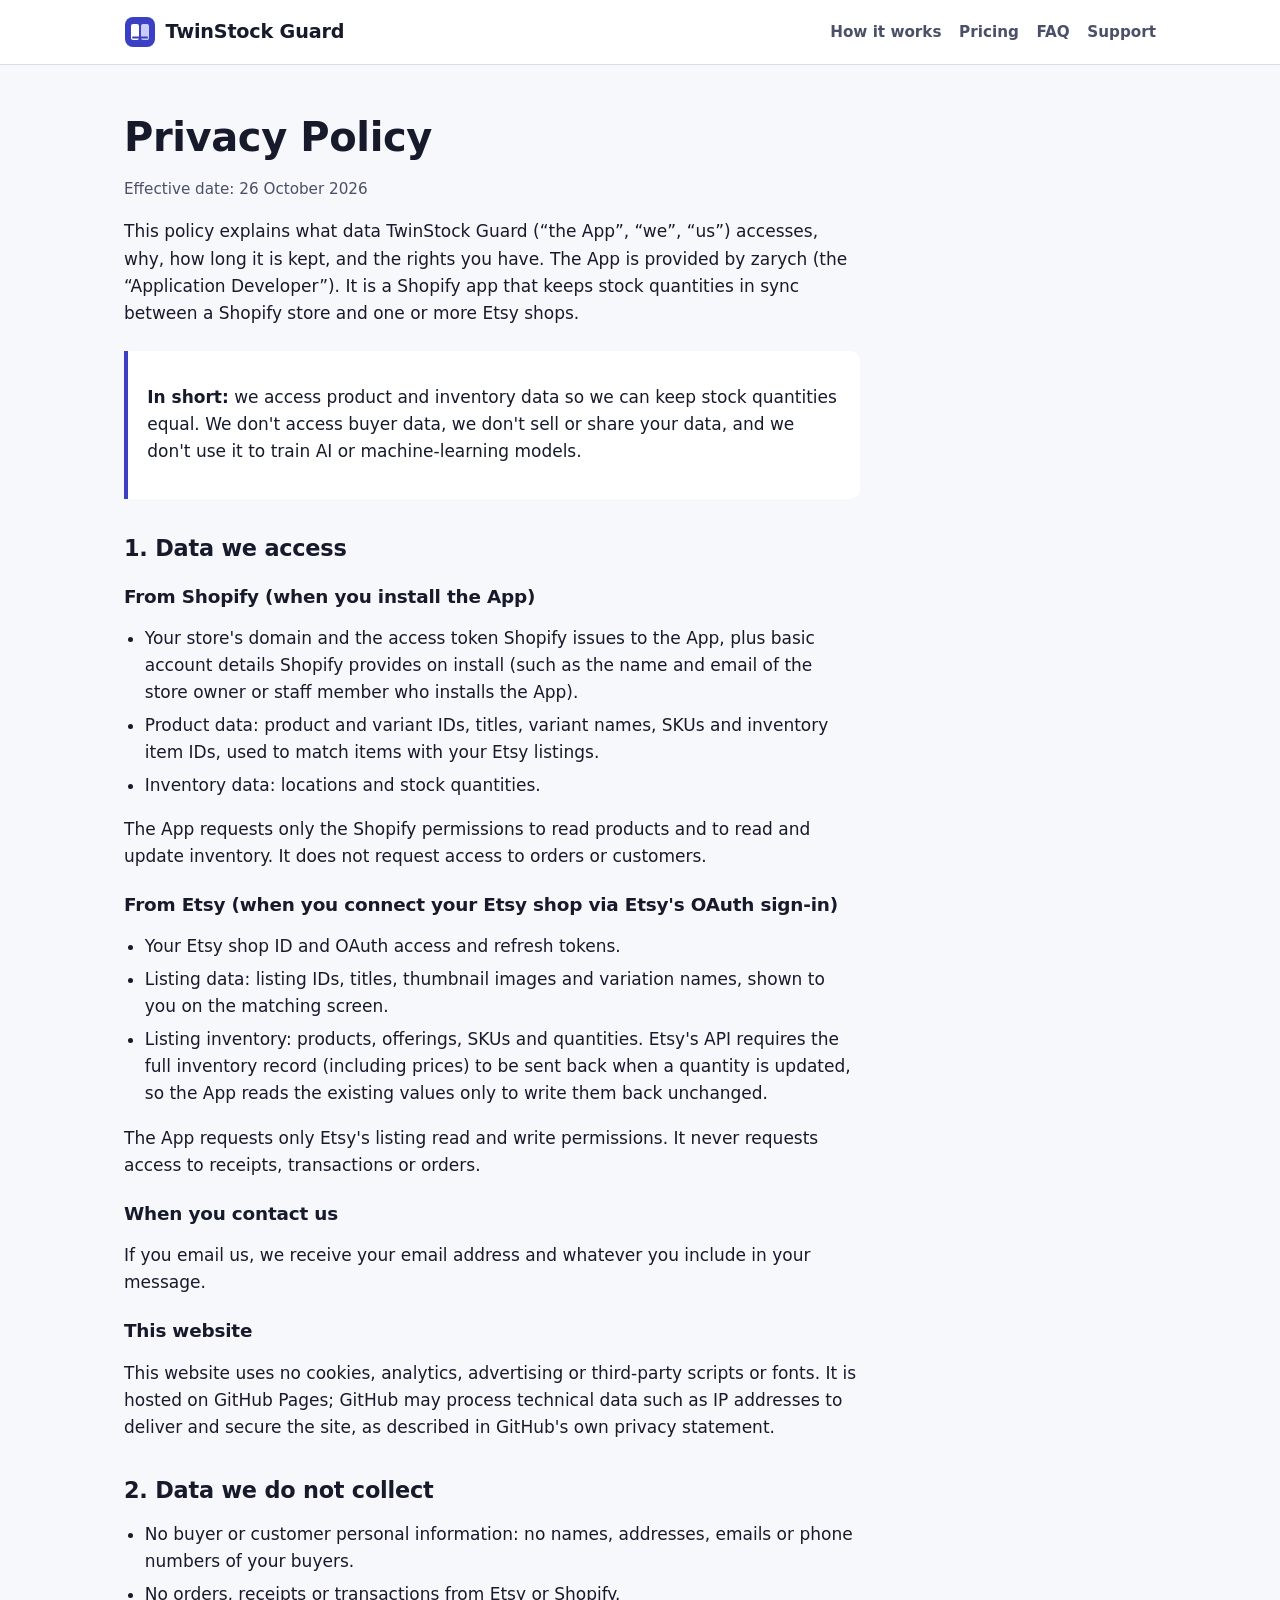
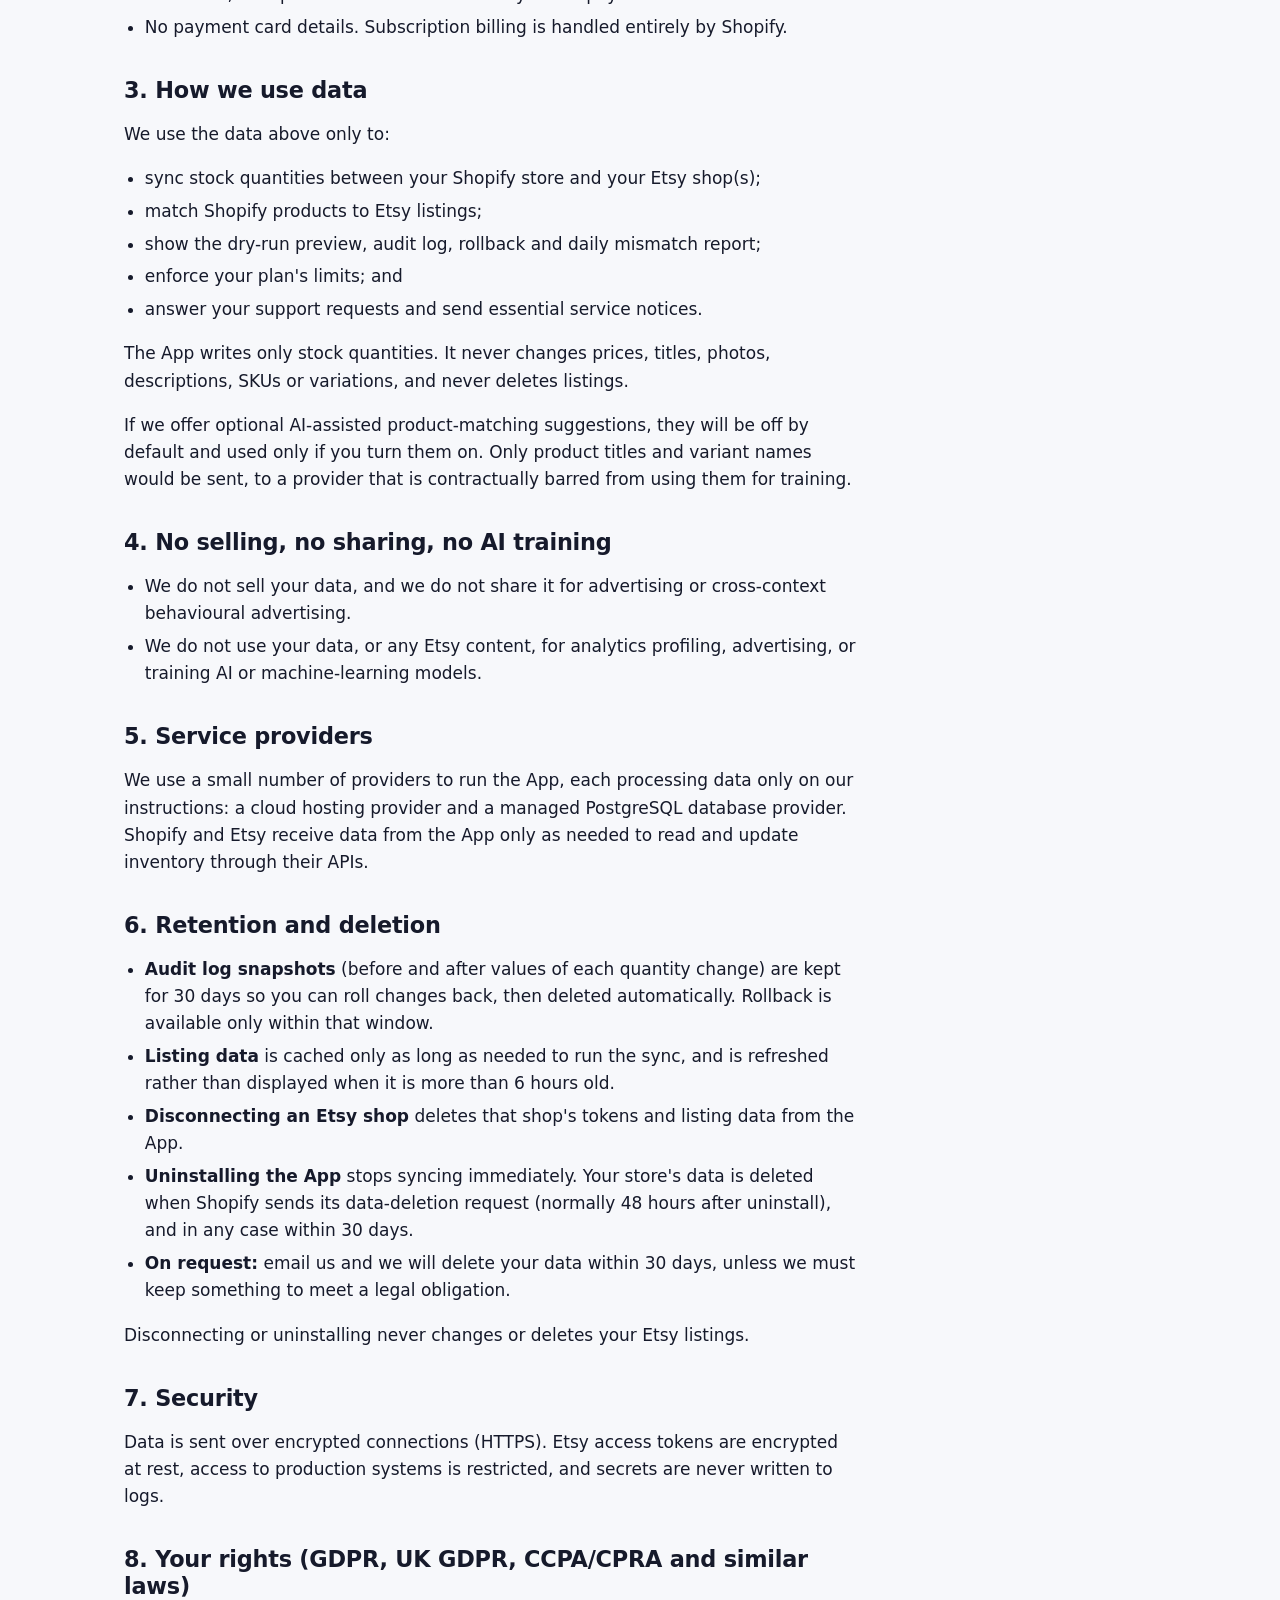
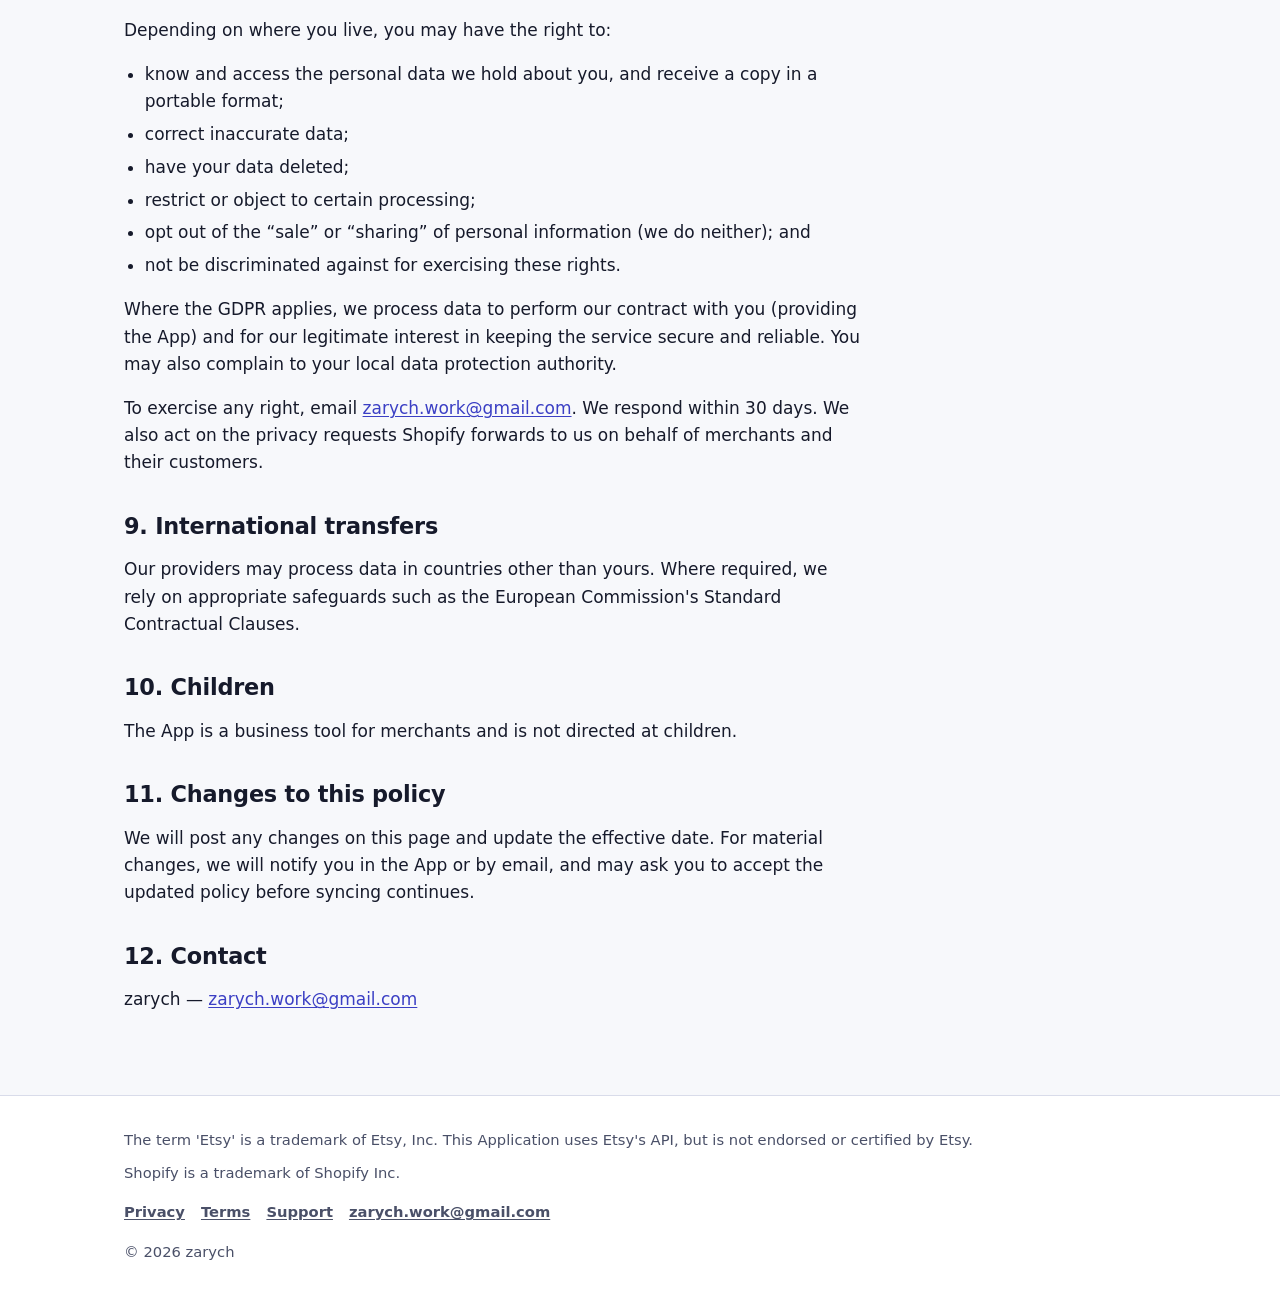
==== privacy/index.html @ 45de6aed "Add TwinStock Guard marketing and legal site Static HTML/CSS site for GitHub Pages: landing, privacy" ====
<!doctype html>
<!--
  DRAFT — NEEDS OWNER REVIEW.
  This privacy policy was drafted by an AI assistant from the product decisions in the app repository.
  It is not legal advice. The owner must review it (ideally with a lawyer) and confirm every statement
  matches the shipped app before launch.
-->
<html lang="en">
<head>
  <meta charset="utf-8">
  <meta name="viewport" content="width=device-width, initial-scale=1">
  <meta http-equiv="Content-Security-Policy" content="default-src 'none'; style-src 'self'; img-src 'self'; base-uri 'none'; form-action 'none'">
  <meta name="referrer" content="strict-origin-when-cross-origin">
  <title>Privacy Policy — TwinStock Guard</title>
  <meta name="description" content="How TwinStock Guard handles data: Shopify and Etsy inventory data used only to sync stock quantities. No buyer data, no selling or sharing, no AI training.">
  <link rel="canonical" href="https://zarych.github.io/twinstock-guard-site/privacy/">
  <meta name="theme-color" content="#3b3fc4">
  <link rel="icon" href="../favicon.svg" type="image/svg+xml">
  <link rel="apple-touch-icon" href="../assets/apple-touch-icon.png">
  <meta property="og:type" content="website">
  <meta property="og:site_name" content="TwinStock Guard">
  <meta property="og:title" content="Privacy Policy — TwinStock Guard">
  <meta property="og:description" content="Inventory data used only to sync stock quantities. No buyer data, no selling or sharing, no AI training.">
  <meta property="og:url" content="https://zarych.github.io/twinstock-guard-site/privacy/">
  <meta property="og:image" content="https://zarych.github.io/twinstock-guard-site/assets/og-image.png">
  <meta property="og:image:alt" content="TwinStock Guard logo and the tagline: inventory-only stock sync that never edits your listings.">
  <meta name="twitter:card" content="summary_large_image">
  <link rel="stylesheet" href="../assets/style.css">
</head>
<body>
  <a class="skip-link" href="#main">Skip to content</a>

  <header class="site-header">
    <div class="container">
      <a class="brand" href="../" aria-label="TwinStock Guard home">
        <svg viewBox="0 0 32 32" aria-hidden="true" focusable="false"><rect x="1" y="1" width="30" height="30" rx="8" fill="#3b3fc4"/><rect x="7" y="8" width="8" height="16" rx="2" fill="#ffffff"/><rect x="17" y="8" width="8" height="16" rx="2" fill="#c9cbff"/><path d="M9 21.5h14" stroke="#3b3fc4" stroke-width="2" stroke-linecap="round"/></svg>
        TwinStock Guard
      </a>
      <nav class="site-nav" aria-label="Main">
        <ul>
          <li><a href="../#how-it-works">How it works</a></li>
          <li><a href="../#pricing">Pricing</a></li>
          <li><a href="../#faq">FAQ</a></li>
          <li><a href="../support/">Support</a></li>
        </ul>
      </nav>
    </div>
  </header>

  <main id="main" class="container">
    <article class="prose">
      <h1>Privacy Policy</h1>
      <p class="meta">Effective date: 26 October 2026</p>

      <p>This policy explains what data TwinStock Guard (“the App”, “we”, “us”) accesses, why, how long it is kept, and the rights you have. The App is provided by zarych (the “Application Developer”). It is a Shopify app that keeps stock quantities in sync between a Shopify store and one or more Etsy shops.</p>

      <div class="callout">
        <p><strong>In short:</strong> we access product and inventory data so we can keep stock quantities equal. We don't access buyer data, we don't sell or share your data, and we don't use it to train AI or machine-learning models.</p>
      </div>

      <h2>1. Data we access</h2>
      <h3>From Shopify (when you install the App)</h3>
      <ul>
        <li>Your store's domain and the access token Shopify issues to the App, plus basic account details Shopify provides on install (such as the name and email of the store owner or staff member who installs the App).</li>
        <li>Product data: product and variant IDs, titles, variant names, SKUs and inventory item IDs, used to match items with your Etsy listings.</li>
        <li>Inventory data: locations and stock quantities.</li>
      </ul>
      <p>The App requests only the Shopify permissions to read products and to read and update inventory. It does not request access to orders or customers.</p>

      <h3>From Etsy (when you connect your Etsy shop via Etsy's OAuth sign-in)</h3>
      <ul>
        <li>Your Etsy shop ID and OAuth access and refresh tokens.</li>
        <li>Listing data: listing IDs, titles, thumbnail images and variation names, shown to you on the matching screen.</li>
        <li>Listing inventory: products, offerings, SKUs and quantities. Etsy's API requires the full inventory record (including prices) to be sent back when a quantity is updated, so the App reads the existing values only to write them back unchanged.</li>
      </ul>
      <p>The App requests only Etsy's listing read and write permissions. It never requests access to receipts, transactions or orders.</p>

      <h3>When you contact us</h3>
      <p>If you email us, we receive your email address and whatever you include in your message.</p>

      <h3>This website</h3>
      <p>This website uses no cookies, analytics, advertising or third-party scripts or fonts. It is hosted on GitHub Pages; GitHub may process technical data such as IP addresses to deliver and secure the site, as described in GitHub's own privacy statement.</p>

      <h2>2. Data we do not collect</h2>
      <ul>
        <li>No buyer or customer personal information: no names, addresses, emails or phone numbers of your buyers.</li>
        <li>No orders, receipts or transactions from Etsy or Shopify.</li>
        <li>No payment card details. Subscription billing is handled entirely by Shopify.</li>
      </ul>

      <h2>3. How we use data</h2>
      <p>We use the data above only to:</p>
      <ul>
        <li>sync stock quantities between your Shopify store and your Etsy shop(s);</li>
        <li>match Shopify products to Etsy listings;</li>
        <li>show the dry-run preview, audit log, rollback and daily mismatch report;</li>
        <li>enforce your plan's limits; and</li>
        <li>answer your support requests and send essential service notices.</li>
      </ul>
      <p>The App writes only stock quantities. It never changes prices, titles, photos, descriptions, SKUs or variations, and never deletes listings.</p>
      <p>If we offer optional AI-assisted product-matching suggestions, they will be off by default and used only if you turn them on. Only product titles and variant names would be sent, to a provider that is contractually barred from using them for training.</p>

      <h2>4. No selling, no sharing, no AI training</h2>
      <ul>
        <li>We do not sell your data, and we do not share it for advertising or cross-context behavioural advertising.</li>
        <li>We do not use your data, or any Etsy content, for analytics profiling, advertising, or training AI or machine-learning models.</li>
      </ul>

      <h2>5. Service providers</h2>
      <p>We use a small number of providers to run the App, each processing data only on our instructions: a cloud hosting provider and a managed PostgreSQL database provider. Shopify and Etsy receive data from the App only as needed to read and update inventory through their APIs.</p>

      <h2>6. Retention and deletion</h2>
      <ul>
        <li><strong>Audit log snapshots</strong> (before and after values of each quantity change) are kept for 30 days so you can roll changes back, then deleted automatically. Rollback is available only within that window.</li>
        <li><strong>Listing data</strong> is cached only as long as needed to run the sync, and is refreshed rather than displayed when it is more than 6 hours old.</li>
        <li><strong>Disconnecting an Etsy shop</strong> deletes that shop's tokens and listing data from the App.</li>
        <li><strong>Uninstalling the App</strong> stops syncing immediately. Your store's data is deleted when Shopify sends its data-deletion request (normally 48 hours after uninstall), and in any case within 30 days.</li>
        <li><strong>On request:</strong> email us and we will delete your data within 30 days, unless we must keep something to meet a legal obligation.</li>
      </ul>
      <p>Disconnecting or uninstalling never changes or deletes your Etsy listings.</p>

      <h2>7. Security</h2>
      <p>Data is sent over encrypted connections (HTTPS). Etsy access tokens are encrypted at rest, access to production systems is restricted, and secrets are never written to logs.</p>

      <h2>8. Your rights (GDPR, UK GDPR, CCPA/CPRA and similar laws)</h2>
      <p>Depending on where you live, you may have the right to:</p>
      <ul>
        <li>know and access the personal data we hold about you, and receive a copy in a portable format;</li>
        <li>correct inaccurate data;</li>
        <li>have your data deleted;</li>
        <li>restrict or object to certain processing;</li>
        <li>opt out of the “sale” or “sharing” of personal information (we do neither); and</li>
        <li>not be discriminated against for exercising these rights.</li>
      </ul>
      <p>Where the GDPR applies, we process data to perform our contract with you (providing the App) and for our legitimate interest in keeping the service secure and reliable. You may also complain to your local data protection authority.</p>
      <p>To exercise any right, email <a class="email" href="mailto:zarych.work@gmail.com">zarych.work@gmail.com</a>. We respond within 30 days. We also act on the privacy requests Shopify forwards to us on behalf of merchants and their customers.</p>

      <h2>9. International transfers</h2>
      <p>Our providers may process data in countries other than yours. Where required, we rely on appropriate safeguards such as the European Commission's Standard Contractual Clauses.</p>

      <h2>10. Children</h2>
      <p>The App is a business tool for merchants and is not directed at children.</p>

      <h2>11. Changes to this policy</h2>
      <p>We will post any changes on this page and update the effective date. For material changes, we will notify you in the App or by email, and may ask you to accept the updated policy before syncing continues.</p>

      <h2>12. Contact</h2>
      <p>zarych — <a class="email" href="mailto:zarych.work@gmail.com">zarych.work@gmail.com</a></p>
    </article>
  </main>

  <footer class="site-footer">
    <div class="container">
      <p>The term 'Etsy' is a trademark of Etsy, Inc. This Application uses Etsy's API, but is not endorsed or certified by Etsy.</p>
      <p>Shopify is a trademark of Shopify Inc.</p>
      <ul class="footer-links">
        <li><a href="../privacy/" aria-current="page">Privacy</a></li>
        <li><a href="../terms/">Terms</a></li>
        <li><a href="../support/">Support</a></li>
        <li><a class="email" href="mailto:zarych.work@gmail.com">zarych.work@gmail.com</a></li>
      </ul>
      <p>© 2026 zarych</p>
    </div>
  </footer>
</body>
</html>
---- assets/style.css ----
/* TwinStock Guard — site styles. No external fonts or assets. */

:root {
  --bg: #f7f8fb;
  --surface: #ffffff;
  --surface-2: #eef0f7;
  --text: #161a2b;
  --muted: #4a5068;
  --border: #d9dcea;
  --brand: #3b3fc4;
  --brand-strong: #2b2e9e;
  --brand-soft: #e7e8fb;
  --on-brand: #ffffff;
  --ok: #17705a;
  --no: #b3261e;
  --focus: #6e72ff;
  --shadow: 0 1px 2px rgb(22 26 43 / 6%), 0 8px 24px rgb(22 26 43 / 6%);
  --radius: 14px;
  --max: 1080px;
  color-scheme: light;
}

@media (prefers-color-scheme: dark) {
  :root {
    --bg: #0e1020;
    --surface: #161a2e;
    --surface-2: #1d2238;
    --text: #eceefa;
    --muted: #b0b5cf;
    --border: #2c3250;
    --brand: #9a9dff;
    --brand-strong: #b9bbff;
    --brand-soft: #23264a;
    --on-brand: #0e1020;
    --ok: #5fd0ae;
    --no: #ff8a80;
    --focus: #b9bbff;
    --shadow: 0 1px 2px rgb(0 0 0 / 30%), 0 8px 24px rgb(0 0 0 / 25%);
    color-scheme: dark;
  }
}

*,
*::before,
*::after {
  box-sizing: border-box;
}

html {
  -webkit-text-size-adjust: 100%;
  text-size-adjust: 100%;
}

body {
  margin: 0;
  background: var(--bg);
  color: var(--text);
  font-family: system-ui, -apple-system, "Segoe UI", Roboto, "Helvetica Neue", Arial, sans-serif;
  font-size: 1.0625rem;
  line-height: 1.6;
}

img,
svg {
  max-width: 100%;
}

a {
  color: var(--brand);
  text-underline-offset: 2px;
}

a:hover {
  color: var(--brand-strong);
}

:focus-visible {
  outline: 3px solid var(--focus);
  outline-offset: 2px;
  border-radius: 4px;
}

h1,
h2,
h3 {
  line-height: 1.2;
  letter-spacing: -0.01em;
}

h1 {
  font-size: clamp(2rem, 5vw, 3.1rem);
  margin: 0 0 1rem;
}

h2 {
  font-size: clamp(1.5rem, 3.2vw, 2rem);
  margin: 0 0 1rem;
}

h3 {
  font-size: 1.15rem;
  margin: 0 0 0.4rem;
}

.container {
  width: 100%;
  max-width: var(--max);
  margin: 0 auto;
  padding: 0 16px;
}

@media (min-width: 640px) {
  .container {
    padding: 0 24px;
  }
}

.skip-link {
  position: absolute;
  left: -9999px;
  top: 0;
  background: var(--surface);
  padding: 0.5rem 1rem;
  z-index: 10;
}

.skip-link:focus {
  left: 16px;
}

/* Header */
.site-header {
  border-bottom: 1px solid var(--border);
  background: var(--surface);
}

.site-header .container {
  display: flex;
  align-items: center;
  justify-content: space-between;
  gap: 1rem;
  min-height: 64px;
  flex-wrap: wrap;
}

.brand {
  display: inline-flex;
  align-items: center;
  gap: 0.6rem;
  font-weight: 800;
  font-size: 1.2rem;
  color: var(--text);
  text-decoration: none;
  letter-spacing: -0.01em;
}

.brand:hover {
  color: var(--text);
}

.brand svg {
  width: 32px;
  height: 32px;
  flex: none;
}

.site-nav ul {
  display: flex;
  gap: 0.25rem 1.1rem;
  list-style: none;
  margin: 0;
  padding: 0;
  flex-wrap: wrap;
}

.site-nav a {
  color: var(--muted);
  text-decoration: none;
  font-weight: 600;
  font-size: 0.95rem;
}

.site-nav a:hover,
.site-nav a[aria-current="page"] {
  color: var(--brand);
}

/* Sections */
section {
  padding: 3.5rem 0;
}

.section-alt {
  background: var(--surface);
  border-top: 1px solid var(--border);
  border-bottom: 1px solid var(--border);
}

.lead {
  font-size: 1.2rem;
  color: var(--muted);
  max-width: 46rem;
}

.eyebrow {
  display: inline-block;
  font-weight: 700;
  font-size: 0.85rem;
  letter-spacing: 0.06em;
  text-transform: uppercase;
  color: var(--brand);
  margin-bottom: 0.6rem;
}

.hero {
  padding: 4.5rem 0 3.5rem;
}

.hero-brand {
  display: flex;
  align-items: center;
  gap: 0.35em;
  font-size: clamp(2.4rem, 7vw, 4rem);
  font-weight: 800;
  letter-spacing: -0.02em;
  margin: 0 0 0.75rem;
}

.hero-brand svg {
  width: 1.1em;
  height: 1.1em;
  flex: none;
}

.hero-tagline {
  font-size: clamp(1.35rem, 3.2vw, 2rem);
  font-weight: 700;
  line-height: 1.25;
  max-width: 24em;
  margin: 0 0 1rem;
}

.badge {
  display: inline-flex;
  align-items: center;
  gap: 0.5rem;
  padding: 0.55rem 1rem;
  border-radius: 999px;
  background: var(--brand-soft);
  color: var(--brand-strong);
  font-weight: 700;
  border: 1px solid var(--border);
}

.badge::before {
  content: "";
  width: 0.55rem;
  height: 0.55rem;
  border-radius: 50%;
  background: var(--brand);
}

.hero-actions {
  display: flex;
  gap: 1rem;
  align-items: center;
  flex-wrap: wrap;
  margin-top: 1.75rem;
}

.button {
  display: inline-block;
  padding: 0.7rem 1.2rem;
  border-radius: 10px;
  background: var(--brand);
  color: var(--on-brand);
  font-weight: 700;
  text-decoration: none;
}

.button:hover {
  background: var(--brand-strong);
  color: var(--on-brand);
}

.button-ghost {
  background: transparent;
  color: var(--brand);
  border: 1px solid var(--border);
}

.button-ghost:hover {
  background: var(--brand-soft);
  color: var(--brand-strong);
}

.grid {
  display: grid;
  gap: 1.25rem;
}

@media (min-width: 720px) {
  .grid-2 {
    grid-template-columns: repeat(2, 1fr);
  }

  .grid-3 {
    grid-template-columns: repeat(3, 1fr);
  }

  .grid-4 {
    grid-template-columns: repeat(2, 1fr);
  }
}

@media (min-width: 980px) {
  .grid-4 {
    grid-template-columns: repeat(4, 1fr);
  }
}

.card {
  background: var(--surface);
  border: 1px solid var(--border);
  border-radius: var(--radius);
  padding: 1.4rem;
  box-shadow: var(--shadow);
}

.section-alt .card {
  background: var(--bg);
}

.card p {
  margin: 0;
  color: var(--muted);
}

.card .icon {
  width: 40px;
  height: 40px;
  margin-bottom: 0.8rem;
  color: var(--brand);
}

/* Do / never lists */
.check-list,
.never-list {
  list-style: none;
  padding: 0;
  margin: 0;
  display: grid;
  gap: 0.75rem;
}

.check-list li,
.never-list li {
  display: flex;
  gap: 0.7rem;
  align-items: flex-start;
}

.check-list li::before,
.never-list li::before {
  flex: none;
  width: 1.5rem;
  height: 1.5rem;
  border-radius: 50%;
  display: inline-grid;
  place-items: center;
  font-weight: 800;
  font-size: 0.85rem;
  margin-top: 0.1rem;
}

.check-list li::before {
  content: "✓";
  color: var(--ok);
  border: 2px solid var(--ok);
}

.never-list li::before {
  content: "✕";
  color: var(--no);
  border: 2px solid var(--no);
}

.never-panel {
  border: 2px solid var(--brand);
  border-radius: var(--radius);
  padding: 1.75rem;
  background: var(--surface);
  box-shadow: var(--shadow);
}

.never-panel h2 {
  margin-bottom: 1.25rem;
}

@media (min-width: 720px) {
  .never-panel .never-list {
    grid-template-columns: repeat(2, 1fr);
    gap: 0.9rem 2rem;
  }
}

/* Steps */
.steps {
  counter-reset: step;
  list-style: none;
  padding: 0;
  margin: 0;
}

.steps li {
  counter-increment: step;
}

.steps .card h3::before {
  content: counter(step);
  display: inline-grid;
  place-items: center;
  width: 2rem;
  height: 2rem;
  margin-right: 0.6rem;
  border-radius: 50%;
  background: var(--brand);
  color: var(--on-brand);
  font-size: 1rem;
}

/* Pricing */
.price {
  font-size: 2rem;
  font-weight: 800;
  margin: 0.25rem 0 0.25rem;
  color: var(--text);
}

.price small {
  font-size: 1rem;
  font-weight: 600;
  color: var(--muted);
}

.plan .card {
  height: 100%;
}

.plan ul {
  margin: 0.75rem 0 0;
  padding-left: 1.1rem;
  color: var(--muted);
}

.note {
  color: var(--muted);
  font-size: 0.95rem;
  margin-top: 1.25rem;
}

/* FAQ */
.faq details {
  background: var(--surface);
  border: 1px solid var(--border);
  border-radius: 12px;
  padding: 0 1.2rem;
  margin-bottom: 0.75rem;
}

.section-alt .faq details {
  background: var(--bg);
}

.faq summary {
  cursor: pointer;
  font-weight: 700;
  padding: 1rem 0;
  list-style-position: outside;
}

.faq details[open] summary {
  border-bottom: 1px solid var(--border);
}

.faq details > div {
  padding: 0.75rem 0 1rem;
  color: var(--muted);
}

.faq details > div p {
  margin: 0 0 0.5rem;
}

/* CTA */
.cta {
  text-align: center;
}

.cta .lead {
  margin: 0 auto 1.5rem;
}

/* Legal / prose pages */
.prose {
  max-width: 46rem;
  padding: 3rem 0 4rem;
}

.prose h1 {
  font-size: clamp(1.8rem, 4.5vw, 2.5rem);
}

.prose h2 {
  font-size: 1.4rem;
  margin-top: 2.25rem;
}

.prose h3 {
  margin-top: 1.5rem;
}

.prose ul,
.prose ol {
  padding-left: 1.3rem;
}

.prose li {
  margin-bottom: 0.35rem;
}

.meta {
  color: var(--muted);
  font-size: 0.95rem;
}

.callout {
  border-left: 4px solid var(--brand);
  background: var(--surface);
  border-radius: 0 10px 10px 0;
  padding: 1rem 1.2rem;
  margin: 1.5rem 0;
}

.disclaimer {
  font-weight: 700;
  border: 2px solid var(--border);
  background: var(--surface);
  border-radius: 10px;
  padding: 1.1rem 1.2rem;
  margin: 1.5rem 0;
  overflow-wrap: anywhere;
}

.email {
  overflow-wrap: anywhere;
}

/* Footer */
.site-footer {
  border-top: 1px solid var(--border);
  background: var(--surface);
  padding: 2rem 0 2.5rem;
  color: var(--muted);
  font-size: 0.92rem;
}

.site-footer p {
  margin: 0 0 0.6rem;
}

.footer-links {
  display: flex;
  flex-wrap: wrap;
  gap: 0.4rem 1rem;
  list-style: none;
  padding: 0;
  margin: 1rem 0;
}

.footer-links a {
  color: var(--muted);
  font-weight: 600;
}

.footer-links a:hover {
  color: var(--brand);
}
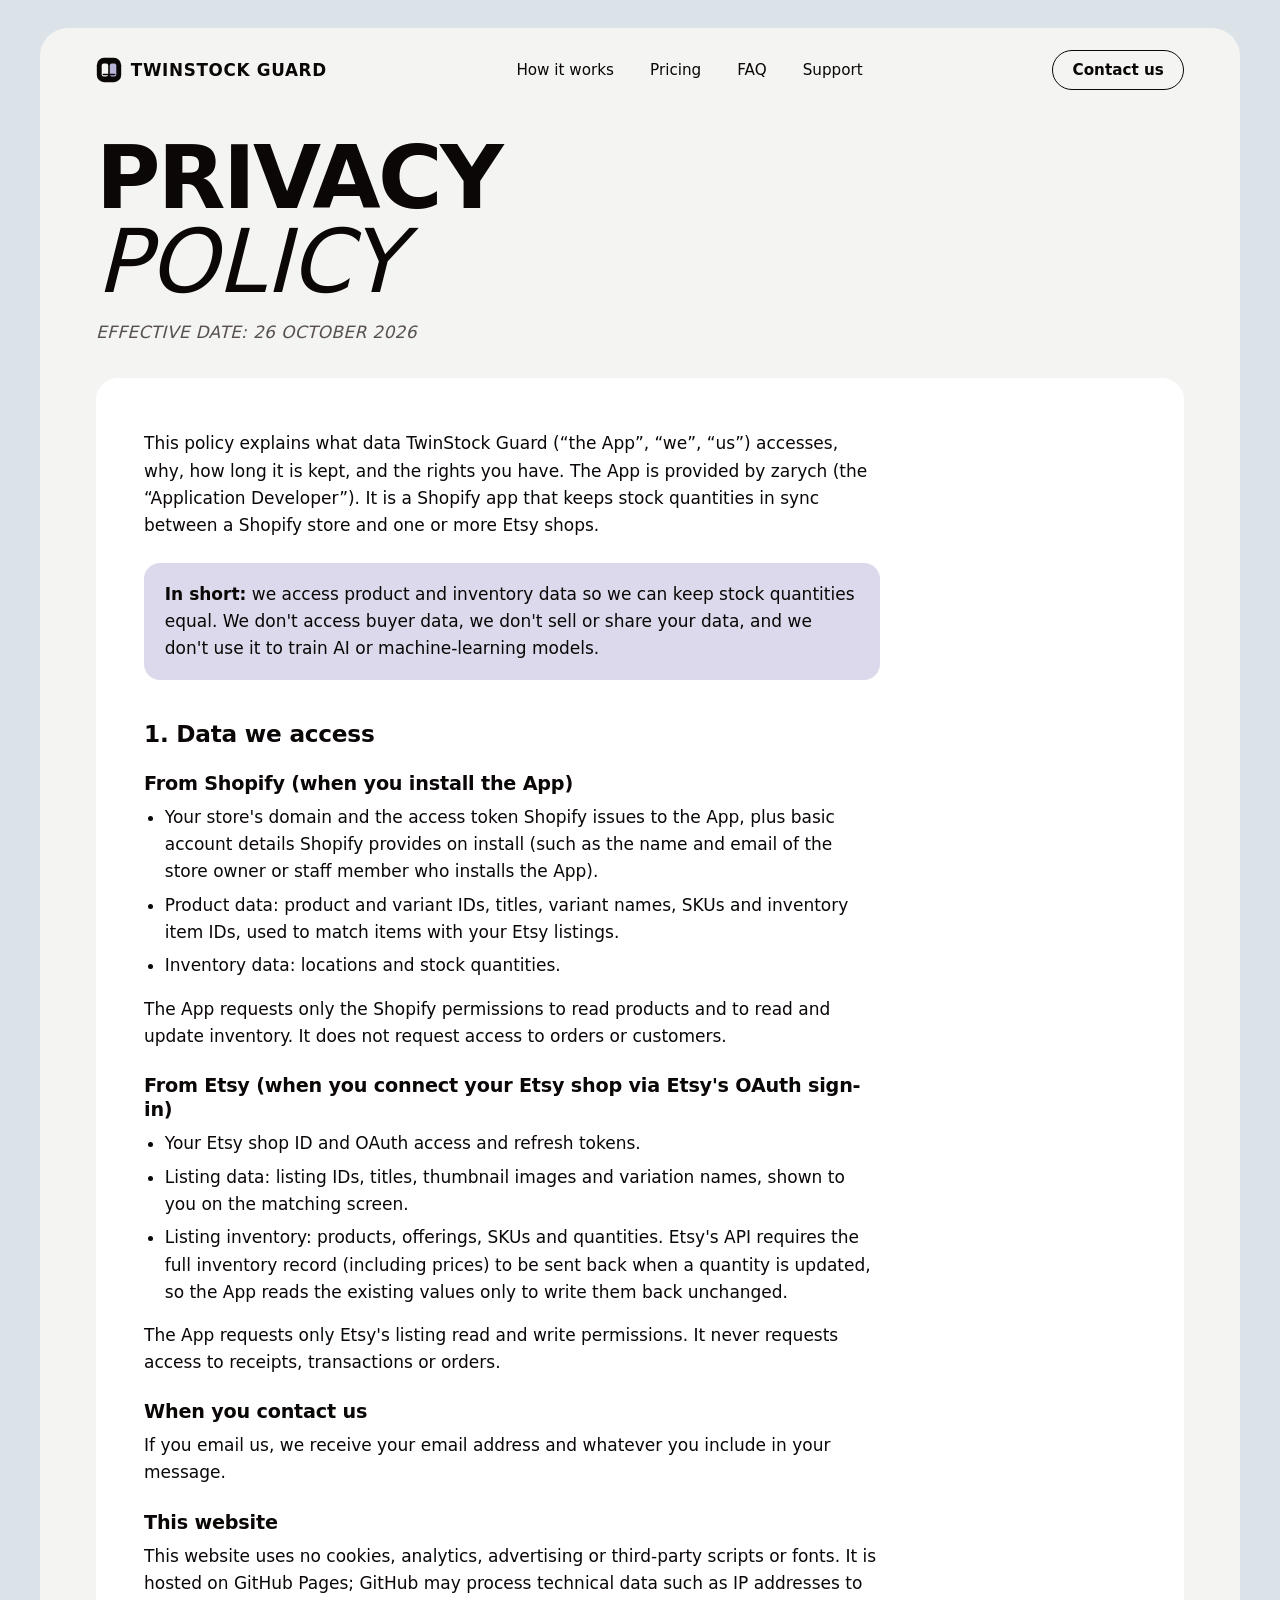
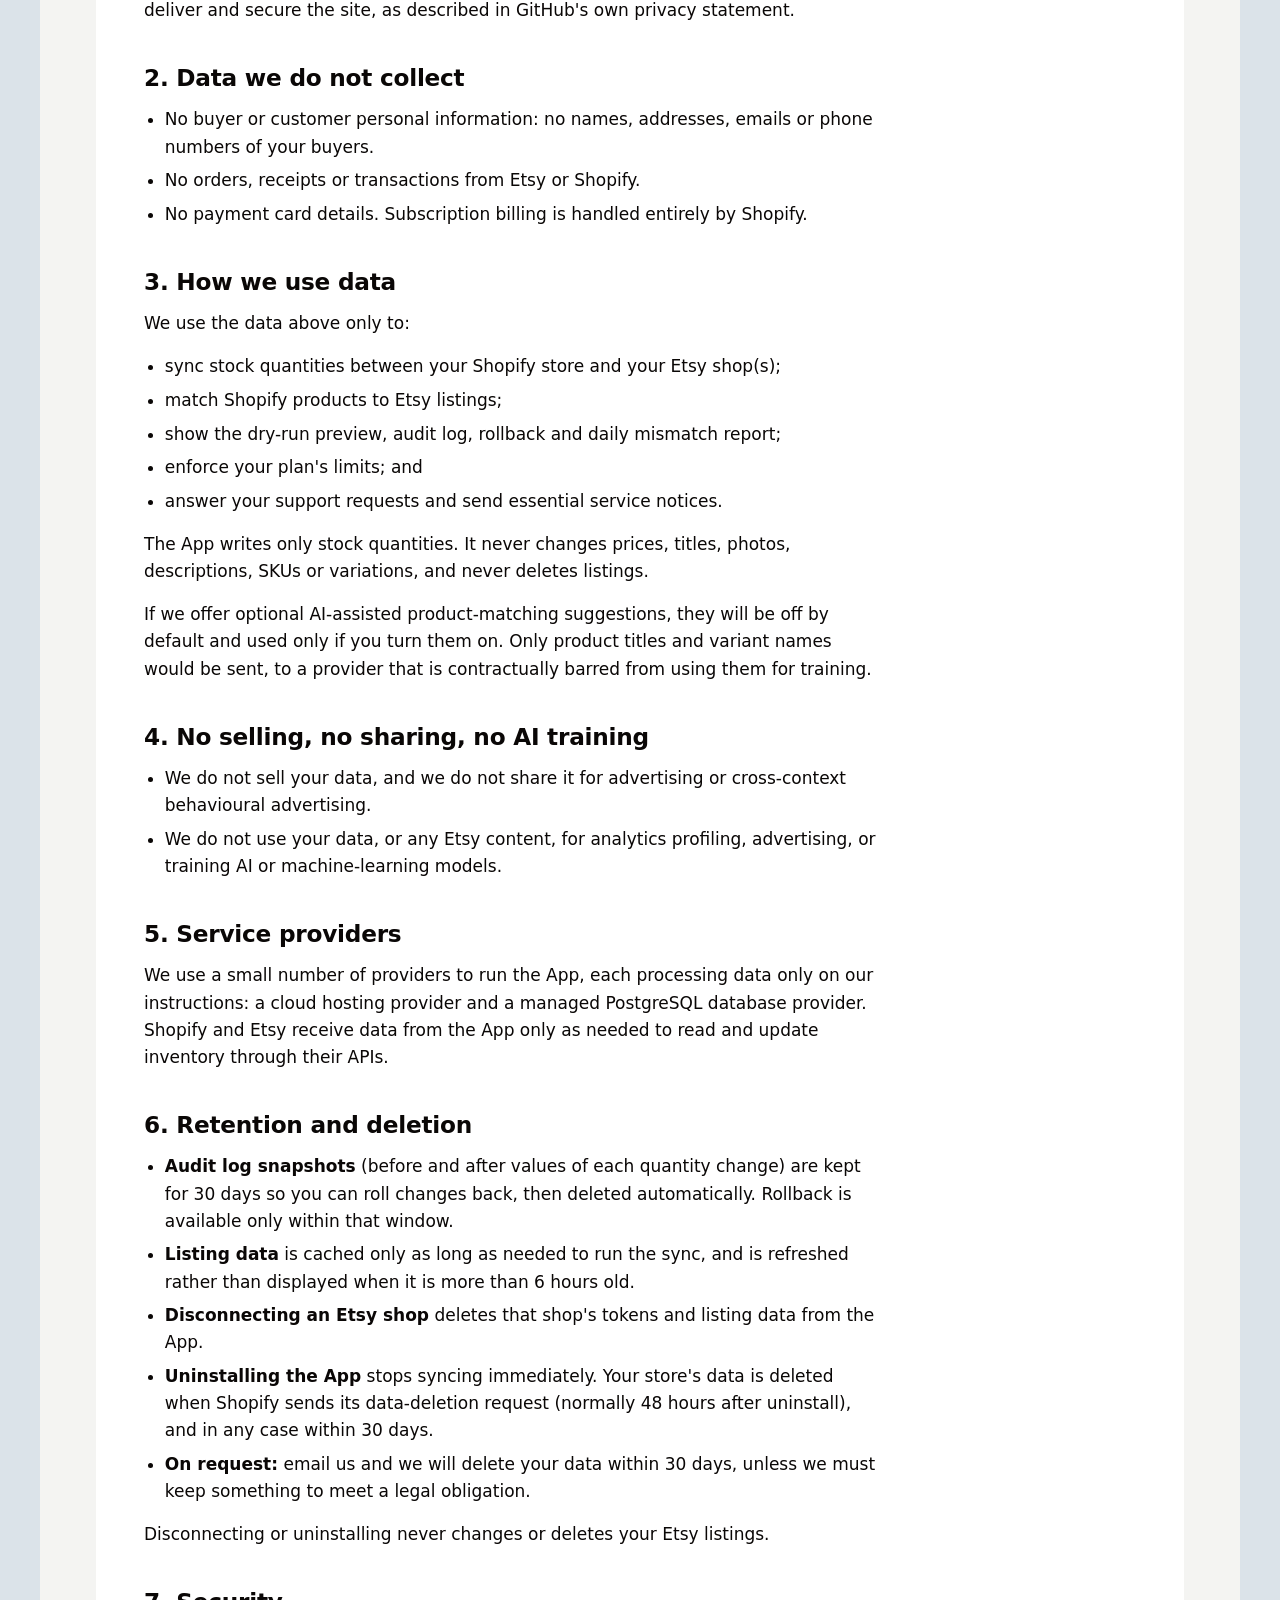
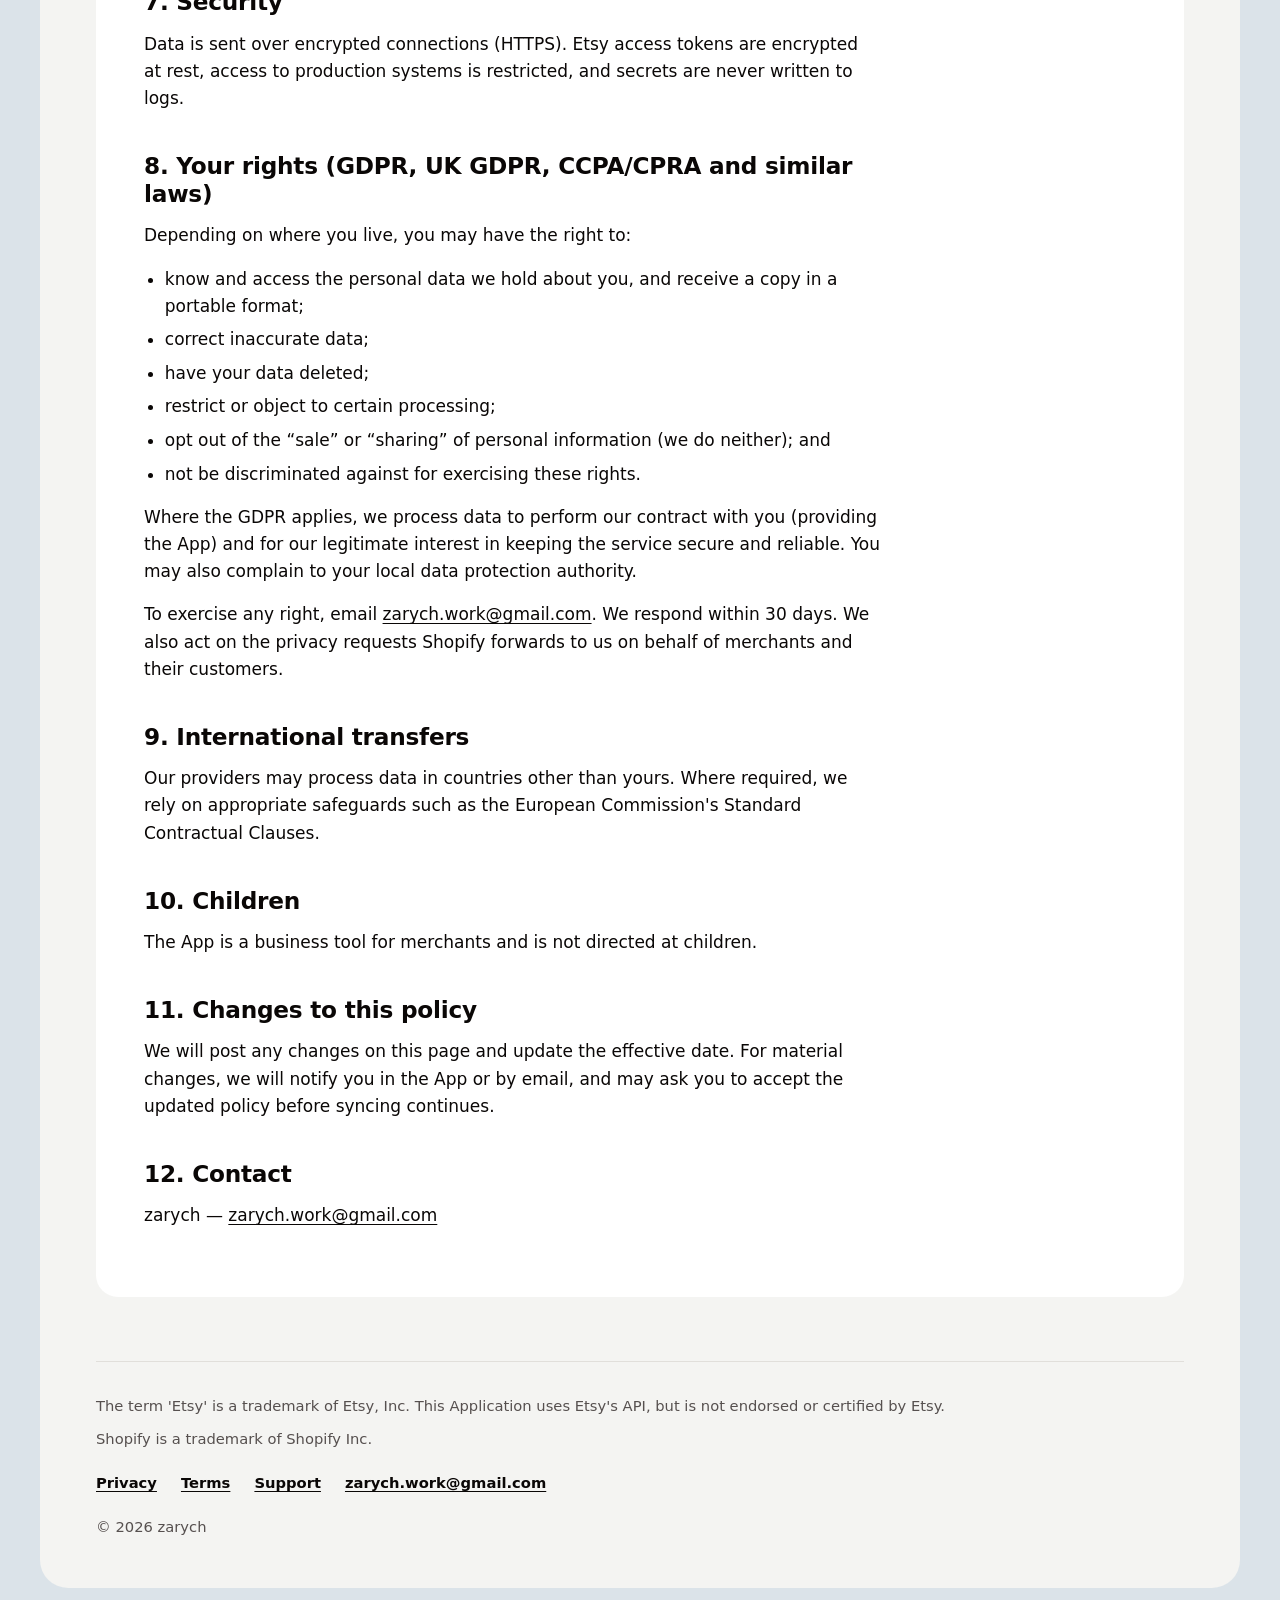
==== commit 873f1a0a: "Redesign site: pastel sheet layout with large display type Rounded page sheet, uppercase display hea" ====
--- a/privacy/index.html
+++ b/privacy/index.html
@@ -14,7 +14,7 @@
   <title>Privacy Policy — TwinStock Guard</title>
   <meta name="description" content="How TwinStock Guard handles data: Shopify and Etsy inventory data used only to sync stock quantities. No buyer data, no selling or sharing, no AI training.">
   <link rel="canonical" href="https://zarych.github.io/twinstock-guard-site/privacy/">
-  <meta name="theme-color" content="#3b3fc4">
+  <meta name="theme-color" content="#dbe3e9">
   <link rel="icon" href="../favicon.svg" type="image/svg+xml">
   <link rel="apple-touch-icon" href="../assets/apple-touch-icon.png">
   <meta property="og:type" content="website">
@@ -30,10 +30,11 @@
 <body>
   <a class="skip-link" href="#main">Skip to content</a>
 
+  <div class="sheet">
   <header class="site-header">
     <div class="container">
       <a class="brand" href="../" aria-label="TwinStock Guard home">
-        <svg viewBox="0 0 32 32" aria-hidden="true" focusable="false"><rect x="1" y="1" width="30" height="30" rx="8" fill="#3b3fc4"/><rect x="7" y="8" width="8" height="16" rx="2" fill="#ffffff"/><rect x="17" y="8" width="8" height="16" rx="2" fill="#c9cbff"/><path d="M9 21.5h14" stroke="#3b3fc4" stroke-width="2" stroke-linecap="round"/></svg>
+        <svg viewBox="0 0 32 32" aria-hidden="true" focusable="false"><rect x="1" y="1" width="30" height="30" rx="9" fill="currentColor"/><rect class="logo-bar" x="7" y="8" width="8" height="16" rx="2.5"/><rect class="logo-bar-2" x="17" y="8" width="8" height="16" rx="2.5"/><path class="logo-base" d="M9 21.5h14" stroke-width="2" stroke-linecap="round"/></svg>
         TwinStock Guard
       </a>
       <nav class="site-nav" aria-label="Main">
@@ -44,13 +45,21 @@
           <li><a href="../support/">Support</a></li>
         </ul>
       </nav>
+      <a class="button button-outline button-small header-cta" href="mailto:zarych.work@gmail.com">Contact us</a>
     </div>
   </header>
 
-  <main id="main" class="container">
+  <main id="main">
+    <section class="page-title">
+      <div class="container">
+        <h1 class="display">Privacy<em>Policy</em></h1>
+        <p class="meta">Effective date: 26 October 2026</p>
+      </div>
+    </section>
+    <div class="prose-wrap">
+      <div class="container">
+        <div class="panel panel-white">
     <article class="prose">
-      <h1>Privacy Policy</h1>
-      <p class="meta">Effective date: 26 October 2026</p>
 
       <p>This policy explains what data TwinStock Guard (“the App”, “we”, “us”) accesses, why, how long it is kept, and the rights you have. The App is provided by zarych (the “Application Developer”). It is a Shopify app that keeps stock quantities in sync between a Shopify store and one or more Etsy shops.</p>
 
@@ -147,10 +156,14 @@
       <h2>12. Contact</h2>
       <p>zarych — <a class="email" href="mailto:zarych.work@gmail.com">zarych.work@gmail.com</a></p>
     </article>
+        </div>
+      </div>
+    </div>
   </main>
 
   <footer class="site-footer">
     <div class="container">
+      <div class="footer-inner">
       <p>The term 'Etsy' is a trademark of Etsy, Inc. This Application uses Etsy's API, but is not endorsed or certified by Etsy.</p>
       <p>Shopify is a trademark of Shopify Inc.</p>
       <ul class="footer-links">
@@ -160,7 +173,9 @@
         <li><a class="email" href="mailto:zarych.work@gmail.com">zarych.work@gmail.com</a></li>
       </ul>
       <p>© 2026 zarych</p>
+      </div>
     </div>
   </footer>
+  </div>
 </body>
 </html>
--- a/assets/style.css
+++ b/assets/style.css
@@ -1,41 +1,49 @@
 /* TwinStock Guard — site styles. No external fonts or assets. */
 
 :root {
-  --bg: #f7f8fb;
+  --page: #dbe3e9;
+  --sheet: #f4f4f2;
   --surface: #ffffff;
-  --surface-2: #eef0f7;
-  --text: #161a2b;
-  --muted: #4a5068;
-  --border: #d9dcea;
-  --brand: #3b3fc4;
-  --brand-strong: #2b2e9e;
-  --brand-soft: #e7e8fb;
-  --on-brand: #ffffff;
-  --ok: #17705a;
-  --no: #b3261e;
-  --focus: #6e72ff;
-  --shadow: 0 1px 2px rgb(22 26 43 / 6%), 0 8px 24px rgb(22 26 43 / 6%);
-  --radius: 14px;
-  --max: 1080px;
+  --text: #0a0706;
+  --muted: #56504f;
+  --subtle: #6f6867;
+  --border: #e1dfdb;
+  --lav: #dbd9eb;
+  --lav-line: #b8b4d8;
+  --sage: #e4e8cf;
+  --sky: #d9f0fd;
+  --button: #0a0706;
+  --on-button: #ffffff;
+  --ok: #2f6b3b;
+  --no: #9b2c2c;
+  --focus: #6d63c9;
+  --phone-frame: #1b1a1d;
+  --radius-sheet: 28px;
+  --radius: 22px;
+  --max: 1200px;
+  --font: "Avenir Next", Avenir, Montserrat, "Century Gothic", "Segoe UI", system-ui, -apple-system, Roboto, Arial, sans-serif;
   color-scheme: light;
 }
 
 @media (prefers-color-scheme: dark) {
   :root {
-    --bg: #0e1020;
-    --surface: #161a2e;
-    --surface-2: #1d2238;
-    --text: #eceefa;
-    --muted: #b0b5cf;
-    --border: #2c3250;
-    --brand: #9a9dff;
-    --brand-strong: #b9bbff;
-    --brand-soft: #23264a;
-    --on-brand: #0e1020;
-    --ok: #5fd0ae;
-    --no: #ff8a80;
-    --focus: #b9bbff;
-    --shadow: 0 1px 2px rgb(0 0 0 / 30%), 0 8px 24px rgb(0 0 0 / 25%);
+    --page: #08080a;
+    --sheet: #141317;
+    --surface: #1d1b21;
+    --text: #f4f2ef;
+    --muted: #c3bcba;
+    --subtle: #a39c9a;
+    --border: #2e2b33;
+    --lav: #2b2840;
+    --lav-line: #4a4472;
+    --sage: #262a1c;
+    --sky: #17262f;
+    --button: #f4f2ef;
+    --on-button: #0a0706;
+    --ok: #8fd19e;
+    --no: #ff9b93;
+    --focus: #b3acff;
+    --phone-frame: #000000;
     color-scheme: dark;
   }
 }
@@ -53,11 +61,18 @@
 
 body {
   margin: 0;
-  background: var(--bg);
+  background: var(--page);
   color: var(--text);
-  font-family: system-ui, -apple-system, "Segoe UI", Roboto, "Helvetica Neue", Arial, sans-serif;
+  font-family: var(--font);
   font-size: 1.0625rem;
   line-height: 1.6;
+  padding: 10px;
+}
+
+@media (min-width: 720px) {
+  body {
+    padding: 28px;
+  }
 }
 
 img,
@@ -66,52 +81,57 @@
 }
 
 a {
-  color: var(--brand);
-  text-underline-offset: 2px;
+  color: inherit;
+  text-decoration-thickness: 1px;
+  text-underline-offset: 3px;
 }
 
 a:hover {
-  color: var(--brand-strong);
+  text-decoration-thickness: 2px;
 }
 
 :focus-visible {
   outline: 3px solid var(--focus);
-  outline-offset: 2px;
-  border-radius: 4px;
+  outline-offset: 3px;
+  border-radius: 6px;
 }
 
 h1,
 h2,
 h3 {
-  line-height: 1.2;
+  line-height: 1.05;
+  letter-spacing: -0.02em;
+  margin: 0;
+}
+
+h3 {
+  font-size: 1.2rem;
   letter-spacing: -0.01em;
-}
-
-h1 {
-  font-size: clamp(2rem, 5vw, 3.1rem);
+  line-height: 1.25;
+  margin-bottom: 0.5rem;
+}
+
+p {
   margin: 0 0 1rem;
 }
 
-h2 {
-  font-size: clamp(1.5rem, 3.2vw, 2rem);
-  margin: 0 0 1rem;
-}
-
-h3 {
-  font-size: 1.15rem;
-  margin: 0 0 0.4rem;
+/* The rounded page "sheet" that holds everything */
+.sheet {
+  max-width: var(--max);
+  margin: 0 auto;
+  background: var(--sheet);
+  border-radius: var(--radius-sheet);
+  overflow: hidden;
 }
 
 .container {
   width: 100%;
-  max-width: var(--max);
-  margin: 0 auto;
   padding: 0 16px;
 }
 
-@media (min-width: 640px) {
+@media (min-width: 720px) {
   .container {
-    padding: 0 24px;
+    padding: 0 56px;
   }
 }
 
@@ -129,44 +149,37 @@
 }
 
 /* Header */
-.site-header {
-  border-bottom: 1px solid var(--border);
-  background: var(--surface);
-}
-
 .site-header .container {
   display: flex;
   align-items: center;
   justify-content: space-between;
-  gap: 1rem;
-  min-height: 64px;
+  gap: 0.75rem 1.5rem;
+  min-height: 84px;
   flex-wrap: wrap;
+  padding-top: 0.75rem;
+  padding-bottom: 0.75rem;
 }
 
 .brand {
   display: inline-flex;
   align-items: center;
-  gap: 0.6rem;
-  font-weight: 800;
-  font-size: 1.2rem;
-  color: var(--text);
+  gap: 0.55rem;
+  font-weight: 700;
+  font-size: 1.05rem;
+  letter-spacing: 0.04em;
+  text-transform: uppercase;
   text-decoration: none;
-  letter-spacing: -0.01em;
-}
-
-.brand:hover {
-  color: var(--text);
 }
 
 .brand svg {
-  width: 32px;
-  height: 32px;
+  width: 26px;
+  height: 26px;
   flex: none;
 }
 
 .site-nav ul {
   display: flex;
-  gap: 0.25rem 1.1rem;
+  gap: 0.25rem 2.25rem;
   list-style: none;
   margin: 0;
   padding: 0;
@@ -174,161 +187,445 @@
 }
 
 .site-nav a {
-  color: var(--muted);
   text-decoration: none;
-  font-weight: 600;
   font-size: 0.95rem;
 }
 
 .site-nav a:hover,
 .site-nav a[aria-current="page"] {
-  color: var(--brand);
+  text-decoration: underline;
+}
+
+@media (max-width: 719px) {
+  .site-nav {
+    order: 3;
+    width: 100%;
+  }
+
+  .site-nav ul {
+    gap: 0.25rem 1.25rem;
+  }
+}
+
+/* Buttons */
+.button {
+  display: inline-flex;
+  align-items: center;
+  justify-content: center;
+  gap: 0.5rem;
+  min-height: 48px;
+  padding: 0.65rem 1.6rem;
+  border-radius: 999px;
+  background: var(--button);
+  color: var(--on-button);
+  border: 1.5px solid var(--button);
+  font-weight: 600;
+  text-decoration: none;
+  line-height: 1.2;
+}
+
+.button:hover {
+  opacity: 0.88;
+}
+
+.button-outline {
+  background: transparent;
+  color: var(--text);
+  border-color: var(--text);
+}
+
+.button-small {
+  min-height: 40px;
+  padding: 0.45rem 1.2rem;
+  font-size: 0.95rem;
+}
+
+.round-icon {
+  display: inline-grid;
+  place-items: center;
+  width: 44px;
+  height: 44px;
+  border-radius: 50%;
+  border: 1.5px solid var(--text);
+  flex: none;
+}
+
+.round-icon svg {
+  width: 20px;
+  height: 20px;
+}
+
+/* Display type — bold uppercase line + light italic line */
+.display {
+  text-transform: uppercase;
+  font-weight: 700;
+  font-size: clamp(2.9rem, 10vw, 7.4rem);
+  line-height: 0.95;
+  letter-spacing: -0.03em;
+}
+
+.display em,
+.h-big em,
+.italic-sub {
+  display: block;
+  font-style: italic;
+  font-weight: 400;
+  letter-spacing: -0.01em;
+}
+
+.h-big {
+  text-transform: uppercase;
+  font-size: clamp(2rem, 5.2vw, 3.6rem);
+  font-weight: 700;
+  line-height: 1;
+  margin-bottom: 1.25rem;
+}
+
+.italic-sub {
+  text-transform: uppercase;
+  font-size: clamp(1.1rem, 2.4vw, 1.6rem);
+  line-height: 1.2;
+  color: var(--text);
+  margin: 0 0 1.75rem;
+}
+
+.lead {
+  font-size: 1.15rem;
+  color: var(--muted);
+  max-width: 34rem;
 }
 
 /* Sections */
 section {
   padding: 3.5rem 0;
-}
-
-.section-alt {
+  position: relative;
+}
+
+@media (min-width: 720px) {
+  section {
+    padding: 5rem 0;
+  }
+}
+
+.panel {
+  position: relative;
+  border-radius: var(--radius);
+  padding: 2rem 1.25rem;
+  overflow: hidden;
+}
+
+@media (min-width: 720px) {
+  .panel {
+    padding: 3.25rem 3rem;
+  }
+}
+
+.panel > * {
+  position: relative;
+}
+
+.panel-lav {
+  background: var(--lav);
+}
+
+.panel-white {
   background: var(--surface);
-  border-top: 1px solid var(--border);
-  border-bottom: 1px solid var(--border);
-}
-
-.lead {
-  font-size: 1.2rem;
-  color: var(--muted);
-  max-width: 46rem;
-}
-
-.eyebrow {
-  display: inline-block;
-  font-weight: 700;
-  font-size: 0.85rem;
-  letter-spacing: 0.06em;
-  text-transform: uppercase;
-  color: var(--brand);
-  margin-bottom: 0.6rem;
-}
-
+}
+
+.squiggle {
+  position: absolute;
+  inset: auto 0 0 0;
+  width: 100%;
+  height: 55%;
+  pointer-events: none;
+  color: var(--lav-line);
+}
+
+.panel-white .squiggle {
+  color: var(--border);
+}
+
+/* Hero */
 .hero {
-  padding: 4.5rem 0 3.5rem;
-}
-
-.hero-brand {
-  display: flex;
+  padding-top: 1.5rem;
+  padding-bottom: 2rem;
+}
+
+.hero .display {
+  margin: 0 0 2rem;
+}
+
+.hero-grid {
+  display: grid;
+  gap: 2.5rem;
   align-items: center;
-  gap: 0.35em;
-  font-size: clamp(2.4rem, 7vw, 4rem);
-  font-weight: 800;
-  letter-spacing: -0.02em;
-  margin: 0 0 0.75rem;
-}
-
-.hero-brand svg {
-  width: 1.1em;
-  height: 1.1em;
-  flex: none;
-}
-
-.hero-tagline {
-  font-size: clamp(1.35rem, 3.2vw, 2rem);
-  font-weight: 700;
-  line-height: 1.25;
-  max-width: 24em;
+}
+
+@media (min-width: 900px) {
+  .hero-grid {
+    grid-template-columns: 1.25fr 1fr;
+    gap: 2rem;
+  }
+
+  .hero .panel {
+    margin-top: -1rem;
+  }
+}
+
+.tagline {
+  font-size: clamp(1.3rem, 2.6vw, 1.75rem);
+  font-weight: 700;
+  line-height: 1.2;
+  letter-spacing: -0.01em;
   margin: 0 0 1rem;
-}
-
-.badge {
-  display: inline-flex;
-  align-items: center;
-  gap: 0.5rem;
-  padding: 0.55rem 1rem;
-  border-radius: 999px;
-  background: var(--brand-soft);
-  color: var(--brand-strong);
-  font-weight: 700;
-  border: 1px solid var(--border);
-}
-
-.badge::before {
-  content: "";
-  width: 0.55rem;
-  height: 0.55rem;
-  border-radius: 50%;
-  background: var(--brand);
+  max-width: 22em;
 }
 
 .hero-actions {
   display: flex;
+  flex-wrap: wrap;
   gap: 1rem;
   align-items: center;
-  flex-wrap: wrap;
   margin-top: 1.75rem;
 }
 
-.button {
-  display: inline-block;
-  padding: 0.7rem 1.2rem;
+.soon {
+  display: flex;
+  align-items: center;
+  gap: 0.9rem;
+  margin-top: 2.5rem;
+  font-size: 0.98rem;
+  line-height: 1.35;
+}
+
+/* Phone illustration */
+.phone {
+  width: min(290px, 100%);
+  margin: 0 auto;
+  border-radius: 44px;
+  background: var(--phone-frame);
+  padding: 11px;
+  box-shadow: 0 30px 60px -20px rgb(10 7 6 / 35%);
+  transform: rotate(4deg);
+}
+
+.phone-screen {
+  border-radius: 34px;
+  background: #fbfbfa;
+  color: #0a0706;
+  overflow: hidden;
+  font-size: 0.72rem;
+  line-height: 1.35;
+}
+
+.ph-top {
+  background: #d9f0fd;
+  padding: 0.9rem 1rem 0.6rem;
+}
+
+.ph-status {
+  display: flex;
+  justify-content: space-between;
+  font-weight: 700;
+  font-size: 0.68rem;
+}
+
+.ph-island {
+  width: 74px;
+  height: 20px;
+  border-radius: 999px;
+  background: #0a0706;
+}
+
+.ph-title {
+  font-size: 1.35rem;
+  font-weight: 600;
+  margin: 0.55rem 0 0.4rem;
+}
+
+.ph-tabs {
+  display: flex;
+  gap: 1rem;
+  font-size: 0.6rem;
+  font-weight: 700;
+  letter-spacing: 0.05em;
+  color: #6f6867;
+}
+
+.ph-tabs .on {
+  color: #0a0706;
+  border-bottom: 2px solid #0a0706;
+  padding-bottom: 0.25rem;
+}
+
+.ph-body {
+  padding: 0.75rem;
+  display: grid;
+  gap: 0.6rem;
+}
+
+.ph-tip {
+  border: 1px solid #e1dfdb;
+  border-radius: 12px;
+  padding: 0.6rem 0.7rem;
+  background: #fff;
+}
+
+.ph-tip small {
+  display: block;
+  color: #6f6867;
+  font-size: 0.6rem;
+}
+
+.ph-tip strong {
+  display: block;
+  margin: 0.15rem 0;
+}
+
+.ph-card {
+  background: #e4e8cf;
+  border-radius: 14px;
+  padding: 0.7rem;
+}
+
+.ph-card-title {
+  display: flex;
+  justify-content: space-between;
+  align-items: center;
+  font-size: 0.95rem;
+  font-weight: 600;
+  margin-bottom: 0.45rem;
+}
+
+.ph-chip {
+  font-size: 0.58rem;
+  border: 1px solid #0a0706;
+  border-radius: 999px;
+  padding: 0.1rem 0.5rem;
+  font-weight: 600;
+}
+
+.ph-row {
+  display: grid;
+  grid-template-columns: 1fr auto;
+  gap: 0.4rem;
+  align-items: center;
+  background: #fff;
   border-radius: 10px;
-  background: var(--brand);
-  color: var(--on-brand);
-  font-weight: 700;
-  text-decoration: none;
-}
-
-.button:hover {
-  background: var(--brand-strong);
-  color: var(--on-brand);
-}
-
-.button-ghost {
-  background: transparent;
-  color: var(--brand);
-  border: 1px solid var(--border);
-}
-
-.button-ghost:hover {
-  background: var(--brand-soft);
-  color: var(--brand-strong);
-}
-
+  padding: 0.45rem 0.55rem;
+  margin-top: 0.35rem;
+}
+
+.ph-row small {
+  display: block;
+  color: #6f6867;
+  font-size: 0.58rem;
+}
+
+.ph-qty {
+  display: flex;
+  align-items: center;
+  gap: 0.3rem;
+  font-weight: 700;
+  font-variant-numeric: tabular-nums;
+}
+
+.ph-qty i {
+  font-style: normal;
+  color: #2f6b3b;
+}
+
+.ph-nav {
+  display: flex;
+  justify-content: space-around;
+  border-top: 1px solid #e1dfdb;
+  padding: 0.55rem 0 0.8rem;
+  font-size: 0.6rem;
+  color: #6f6867;
+}
+
+.ph-nav .on {
+  color: #0a0706;
+  font-weight: 700;
+}
+
+/* Fact strip (true product facts, not vanity metrics) */
+.facts {
+  display: grid;
+  gap: 2rem;
+  padding: 1rem 0 0.5rem;
+}
+
+@media (min-width: 720px) {
+  .facts {
+    grid-template-columns: repeat(3, 1fr);
+  }
+}
+
+.fact strong {
+  display: block;
+  font-size: clamp(3rem, 7vw, 4.75rem);
+  font-weight: 700;
+  line-height: 1;
+  letter-spacing: -0.03em;
+}
+
+.fact span {
+  display: block;
+  font-style: italic;
+  font-weight: 400;
+  text-transform: uppercase;
+  font-size: clamp(1.1rem, 2.2vw, 1.5rem);
+  line-height: 1.15;
+  margin-top: 0.4rem;
+}
+
+/* Grids & cards */
 .grid {
   display: grid;
-  gap: 1.25rem;
+  gap: 1rem;
 }
 
 @media (min-width: 720px) {
   .grid-2 {
     grid-template-columns: repeat(2, 1fr);
+    gap: 1.25rem;
   }
 
   .grid-3 {
     grid-template-columns: repeat(3, 1fr);
+    gap: 1.25rem;
   }
 
   .grid-4 {
     grid-template-columns: repeat(2, 1fr);
-  }
-}
-
-@media (min-width: 980px) {
+    gap: 1.25rem;
+  }
+}
+
+@media (min-width: 1000px) {
   .grid-4 {
     grid-template-columns: repeat(4, 1fr);
   }
 }
 
+.split {
+  display: grid;
+  gap: 2rem;
+  align-items: start;
+}
+
+@media (min-width: 900px) {
+  .split {
+    grid-template-columns: 1fr 1fr;
+    gap: 3rem;
+  }
+}
+
 .card {
+  border-radius: var(--radius);
+  padding: 1.6rem;
   background: var(--surface);
-  border: 1px solid var(--border);
-  border-radius: var(--radius);
-  padding: 1.4rem;
-  box-shadow: var(--shadow);
-}
-
-.section-alt .card {
-  background: var(--bg);
 }
 
 .card p {
@@ -336,11 +633,31 @@
   color: var(--muted);
 }
 
+.card-lav {
+  background: var(--lav);
+}
+
+.card-sage {
+  background: var(--sage);
+}
+
+.card-sky {
+  background: var(--sky);
+}
+
+.card-lav p,
+.card-sage p,
+.card-sky p {
+  color: var(--text);
+}
+
 .card .icon {
-  width: 40px;
-  height: 40px;
-  margin-bottom: 0.8rem;
-  color: var(--brand);
+  width: 44px;
+  height: 44px;
+  padding: 10px;
+  border-radius: 50%;
+  border: 1.5px solid var(--text);
+  margin-bottom: 1.5rem;
 }
 
 /* Do / never lists */
@@ -350,57 +667,50 @@
   padding: 0;
   margin: 0;
   display: grid;
-  gap: 0.75rem;
+  gap: 0.85rem;
 }
 
 .check-list li,
 .never-list li {
   display: flex;
-  gap: 0.7rem;
+  gap: 0.8rem;
   align-items: flex-start;
 }
 
 .check-list li::before,
 .never-list li::before {
   flex: none;
-  width: 1.5rem;
-  height: 1.5rem;
+  width: 1.6rem;
+  height: 1.6rem;
   border-radius: 50%;
   display: inline-grid;
   place-items: center;
-  font-weight: 800;
-  font-size: 0.85rem;
-  margin-top: 0.1rem;
+  font-weight: 700;
+  font-size: 0.8rem;
+  margin-top: 0.05rem;
 }
 
 .check-list li::before {
   content: "✓";
   color: var(--ok);
-  border: 2px solid var(--ok);
+  border: 1.5px solid var(--ok);
 }
 
 .never-list li::before {
   content: "✕";
   color: var(--no);
-  border: 2px solid var(--no);
-}
-
-.never-panel {
-  border: 2px solid var(--brand);
-  border-radius: var(--radius);
-  padding: 1.75rem;
-  background: var(--surface);
-  box-shadow: var(--shadow);
-}
-
-.never-panel h2 {
-  margin-bottom: 1.25rem;
-}
-
-@media (min-width: 720px) {
-  .never-panel .never-list {
+  border: 1.5px solid var(--no);
+}
+
+.never-list {
+  font-size: 1.1rem;
+  font-weight: 600;
+}
+
+@media (min-width: 600px) {
+  .never-list {
     grid-template-columns: repeat(2, 1fr);
-    gap: 0.9rem 2rem;
+    gap: 1rem 2rem;
   }
 }
 
@@ -416,80 +726,112 @@
   counter-increment: step;
 }
 
-.steps .card h3::before {
-  content: counter(step);
-  display: inline-grid;
-  place-items: center;
-  width: 2rem;
-  height: 2rem;
-  margin-right: 0.6rem;
-  border-radius: 50%;
-  background: var(--brand);
-  color: var(--on-brand);
+.steps .card::before {
+  content: "0" counter(step);
+  display: block;
+  font-size: 3rem;
+  font-weight: 400;
+  font-style: italic;
+  line-height: 1;
+  margin-bottom: 1.25rem;
+}
+
+/* Pricing */
+.plan {
+  display: flex;
+  flex-direction: column;
+}
+
+.plan .price {
+  font-size: 2.6rem;
+  font-weight: 700;
+  letter-spacing: -0.03em;
+  line-height: 1;
+  margin: 0.75rem 0 1rem;
+}
+
+.plan .price small {
   font-size: 1rem;
-}
-
-/* Pricing */
-.price {
-  font-size: 2rem;
-  font-weight: 800;
-  margin: 0.25rem 0 0.25rem;
-  color: var(--text);
-}
-
-.price small {
-  font-size: 1rem;
-  font-weight: 600;
-  color: var(--muted);
-}
-
-.plan .card {
-  height: 100%;
+  font-weight: 400;
+  font-style: italic;
+  letter-spacing: 0;
 }
 
 .plan ul {
-  margin: 0.75rem 0 0;
-  padding-left: 1.1rem;
-  color: var(--muted);
+  margin: 0;
+  padding: 0;
+  list-style: none;
+  border-top: 1px solid var(--border);
+}
+
+.plan li {
+  padding: 0.55rem 0;
+  border-bottom: 1px solid var(--border);
+}
+
+.card-lav.plan ul,
+.card-lav.plan li {
+  border-color: var(--lav-line);
 }
 
 .note {
   color: var(--muted);
   font-size: 0.95rem;
-  margin-top: 1.25rem;
+  margin-top: 1.5rem;
+  max-width: 46rem;
 }
 
 /* FAQ */
 .faq details {
-  background: var(--surface);
-  border: 1px solid var(--border);
-  border-radius: 12px;
-  padding: 0 1.2rem;
-  margin-bottom: 0.75rem;
-}
-
-.section-alt .faq details {
-  background: var(--bg);
+  border-bottom: 1px solid var(--border);
+}
+
+.faq details:first-child {
+  border-top: 1px solid var(--border);
 }
 
 .faq summary {
   cursor: pointer;
-  font-weight: 700;
-  padding: 1rem 0;
-  list-style-position: outside;
-}
-
-.faq details[open] summary {
-  border-bottom: 1px solid var(--border);
+  font-weight: 600;
+  font-size: 1.1rem;
+  padding: 1.25rem 2.5rem 1.25rem 0;
+  list-style: none;
+  position: relative;
+}
+
+.faq summary::-webkit-details-marker {
+  display: none;
+}
+
+.faq summary::after {
+  content: "+";
+  position: absolute;
+  right: 0;
+  top: 50%;
+  transform: translateY(-50%);
+  width: 32px;
+  height: 32px;
+  border-radius: 50%;
+  border: 1.5px solid var(--text);
+  display: grid;
+  place-items: center;
+  font-weight: 400;
+  font-size: 1.2rem;
+  line-height: 1;
+}
+
+.faq details[open] summary::after {
+  content: "−";
 }
 
 .faq details > div {
-  padding: 0.75rem 0 1rem;
+  padding: 0 0 1.25rem;
   color: var(--muted);
+  max-width: 48rem;
 }
 
 .faq details > div p {
-  margin: 0 0 0.5rem;
+  margin: 0 0 0.6rem;
 }
 
 /* CTA */
@@ -498,22 +840,36 @@
 }
 
 .cta .lead {
-  margin: 0 auto 1.5rem;
+  margin: 0 auto 1.75rem;
 }
 
 /* Legal / prose pages */
+.page-title {
+  padding: 1.5rem 0 2rem;
+}
+
+.page-title .display {
+  font-size: clamp(2.6rem, 8vw, 5.5rem);
+  margin-bottom: 1rem;
+}
+
+.prose-wrap {
+  padding-bottom: 3rem;
+}
+
 .prose {
   max-width: 46rem;
-  padding: 3rem 0 4rem;
-}
-
-.prose h1 {
-  font-size: clamp(1.8rem, 4.5vw, 2.5rem);
 }
 
 .prose h2 {
-  font-size: 1.4rem;
-  margin-top: 2.25rem;
+  font-size: 1.45rem;
+  margin: 2.5rem 0 0.9rem;
+  letter-spacing: -0.01em;
+  line-height: 1.2;
+}
+
+.prose h2:first-child {
+  margin-top: 0;
 }
 
 .prose h3 {
@@ -523,31 +879,37 @@
 .prose ul,
 .prose ol {
   padding-left: 1.3rem;
+  margin: 0 0 1rem;
 }
 
 .prose li {
-  margin-bottom: 0.35rem;
+  margin-bottom: 0.4rem;
 }
 
 .meta {
+  font-style: italic;
   color: var(--muted);
-  font-size: 0.95rem;
+  text-transform: uppercase;
+  letter-spacing: 0.02em;
+  margin: 0;
 }
 
 .callout {
-  border-left: 4px solid var(--brand);
-  background: var(--surface);
-  border-radius: 0 10px 10px 0;
-  padding: 1rem 1.2rem;
+  background: var(--lav);
+  border-radius: 16px;
+  padding: 1.1rem 1.3rem;
   margin: 1.5rem 0;
 }
 
+.callout p:last-child {
+  margin-bottom: 0;
+}
+
 .disclaimer {
   font-weight: 700;
-  border: 2px solid var(--border);
-  background: var(--surface);
-  border-radius: 10px;
-  padding: 1.1rem 1.2rem;
+  border: 1.5px solid var(--text);
+  border-radius: 16px;
+  padding: 1.2rem 1.3rem;
   margin: 1.5rem 0;
   overflow-wrap: anywhere;
 }
@@ -558,13 +920,16 @@
 
 /* Footer */
 .site-footer {
-  border-top: 1px solid var(--border);
-  background: var(--surface);
-  padding: 2rem 0 2.5rem;
+  padding: 1rem 0 2.5rem;
   color: var(--muted);
   font-size: 0.92rem;
 }
 
+.footer-inner {
+  border-top: 1px solid var(--border);
+  padding-top: 2rem;
+}
+
 .site-footer p {
   margin: 0 0 0.6rem;
 }
@@ -572,17 +937,41 @@
 .footer-links {
   display: flex;
   flex-wrap: wrap;
-  gap: 0.4rem 1rem;
+  gap: 0.4rem 1.5rem;
   list-style: none;
   padding: 0;
-  margin: 1rem 0;
+  margin: 1.25rem 0;
 }
 
 .footer-links a {
-  color: var(--muted);
+  color: var(--text);
   font-weight: 600;
 }
 
-.footer-links a:hover {
-  color: var(--brand);
-}
+/* Logo marks inherit theme colours */
+.logo-bar {
+  fill: var(--sheet);
+}
+
+.logo-bar-2 {
+  fill: var(--lav-line);
+}
+
+.logo-base {
+  stroke: currentColor;
+}
+
+.mt {
+  margin-top: 1.25rem;
+}
+
+.cta .button {
+  max-width: 100%;
+  overflow-wrap: anywhere;
+}
+
+@media (max-width: 719px) {
+  .header-cta {
+    display: none;
+  }
+}
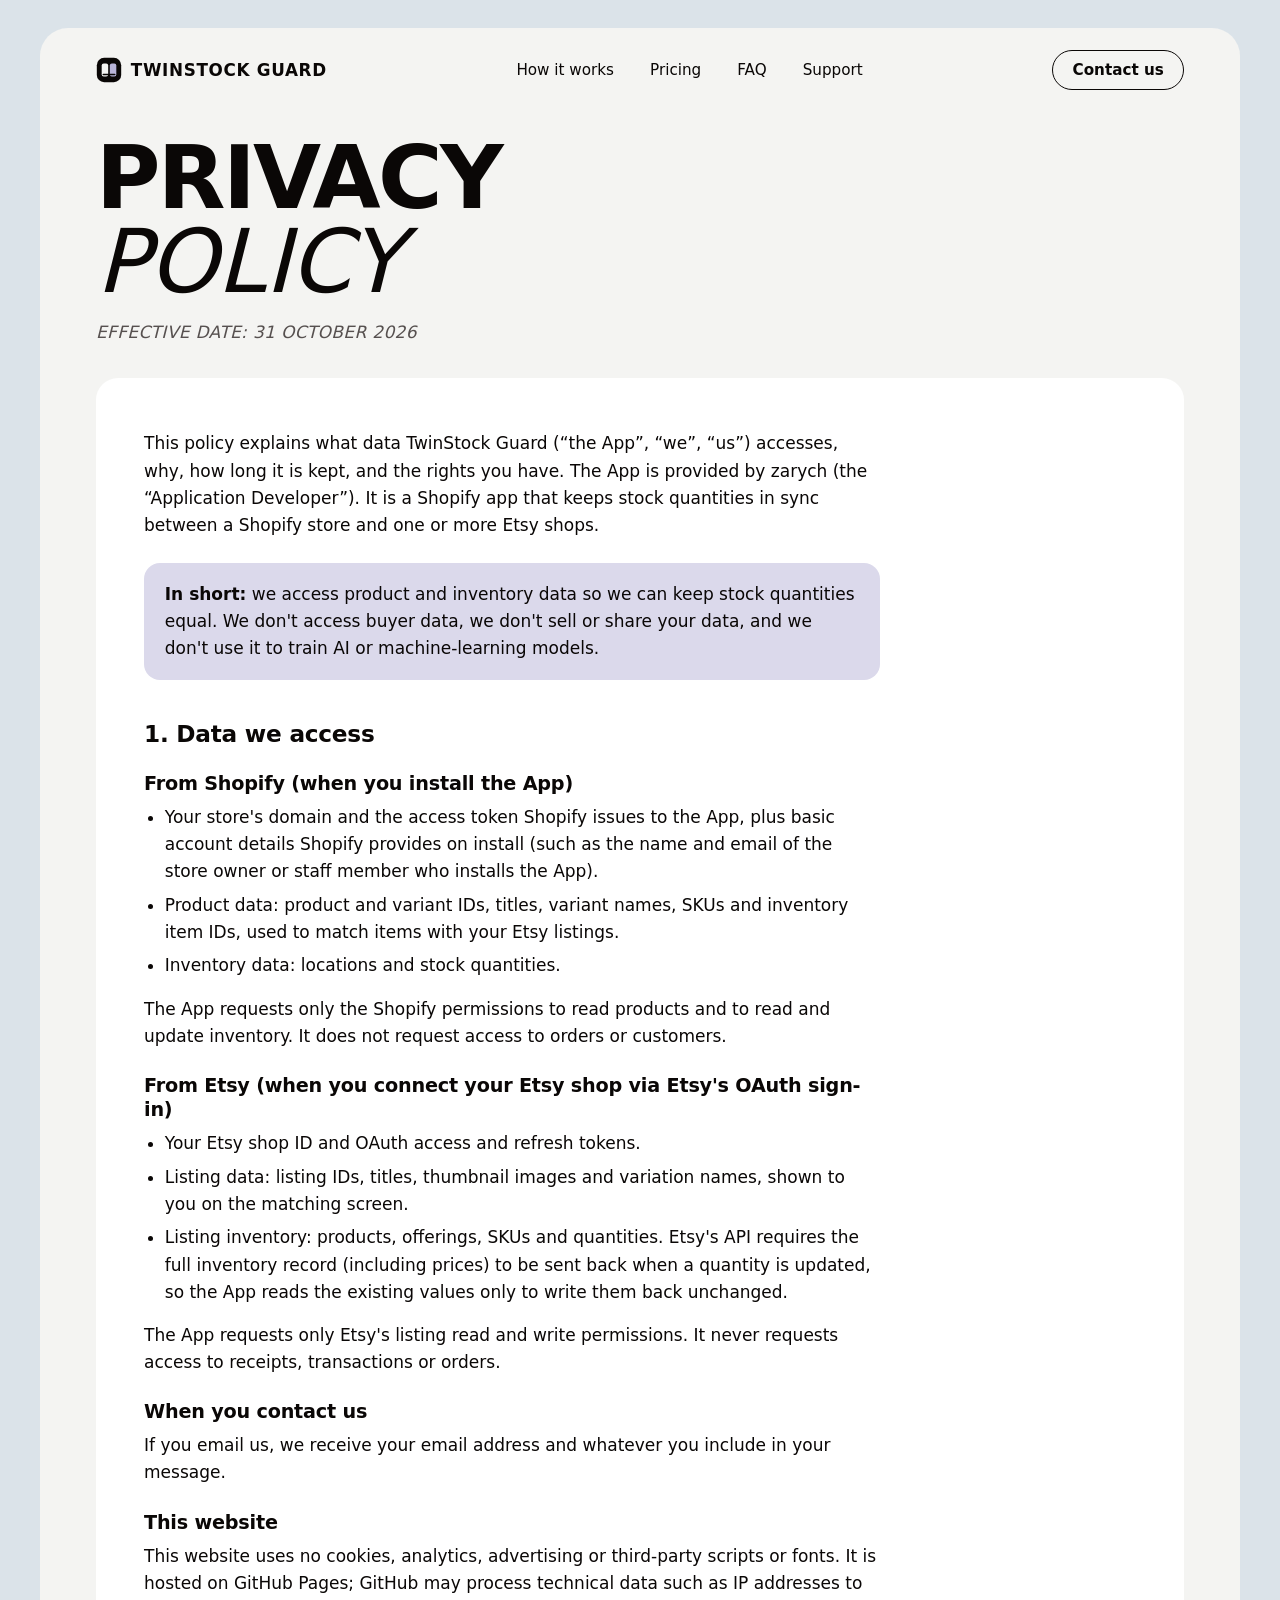
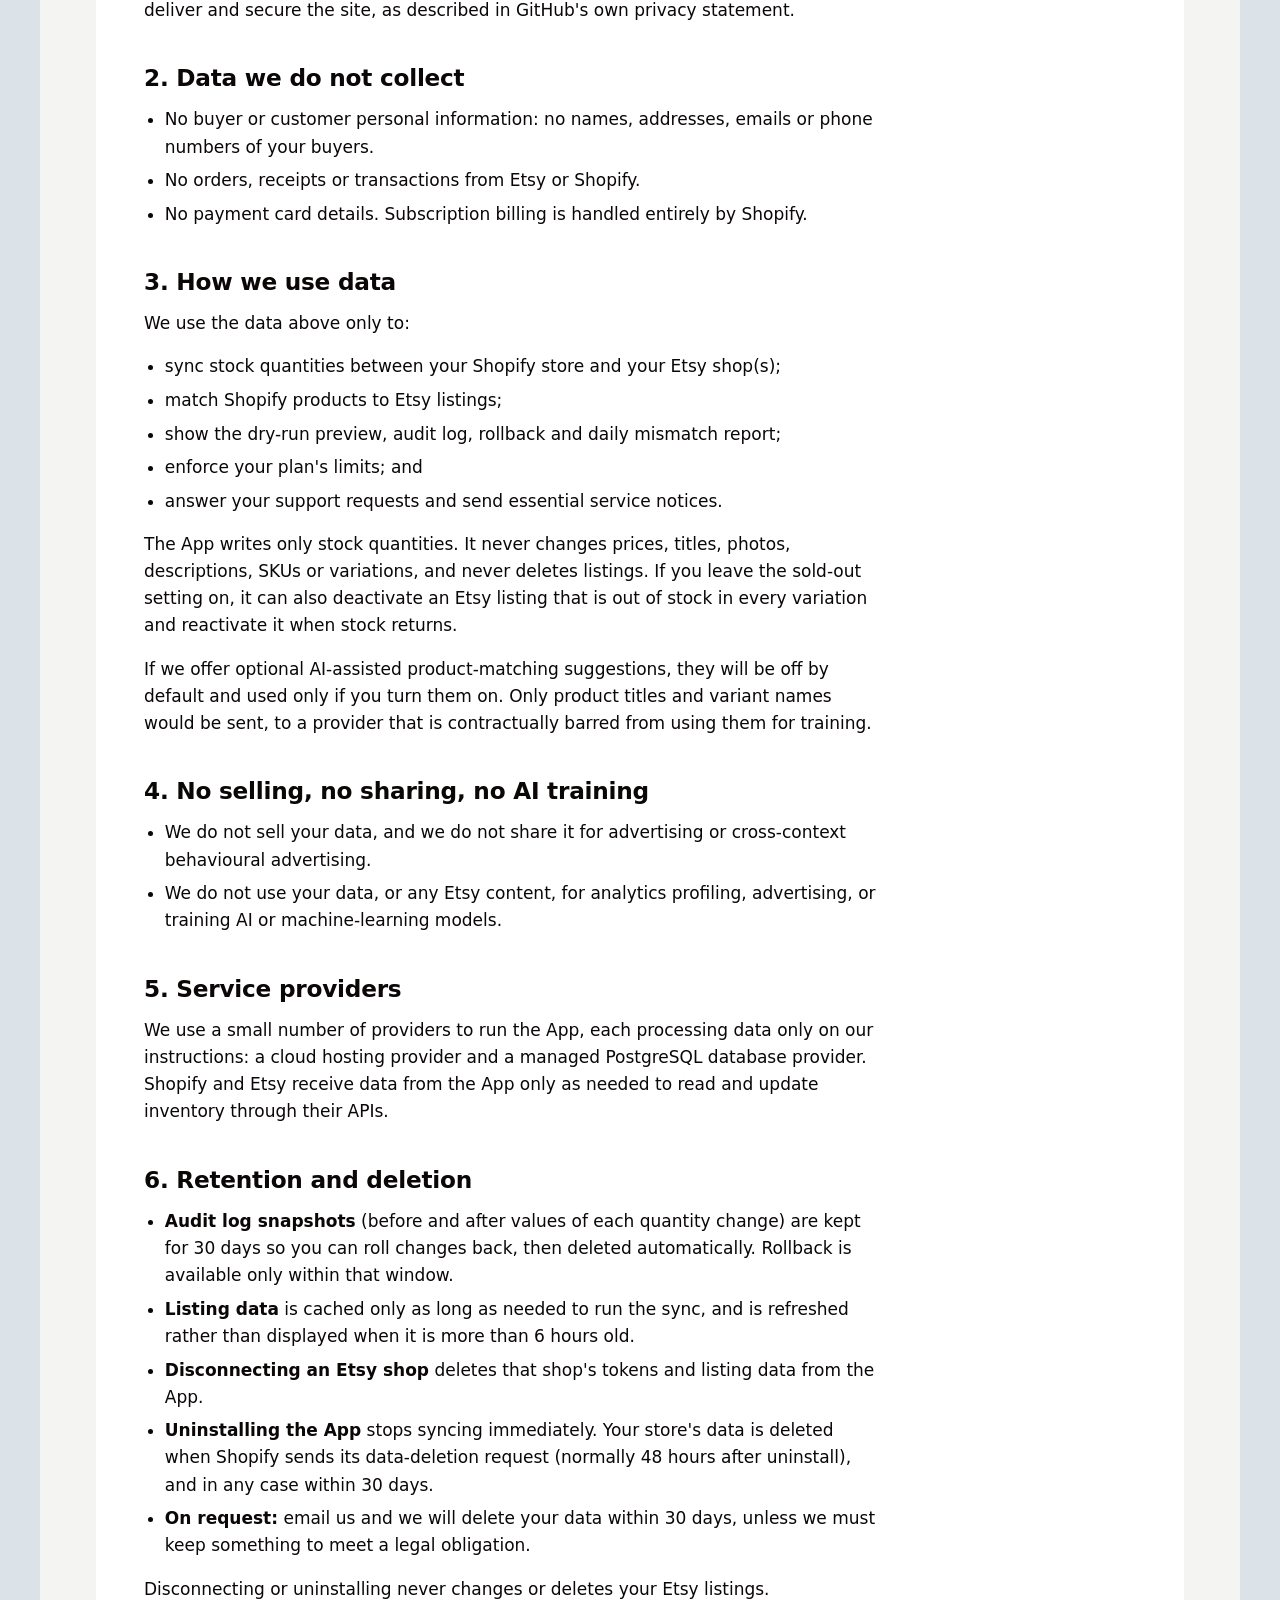
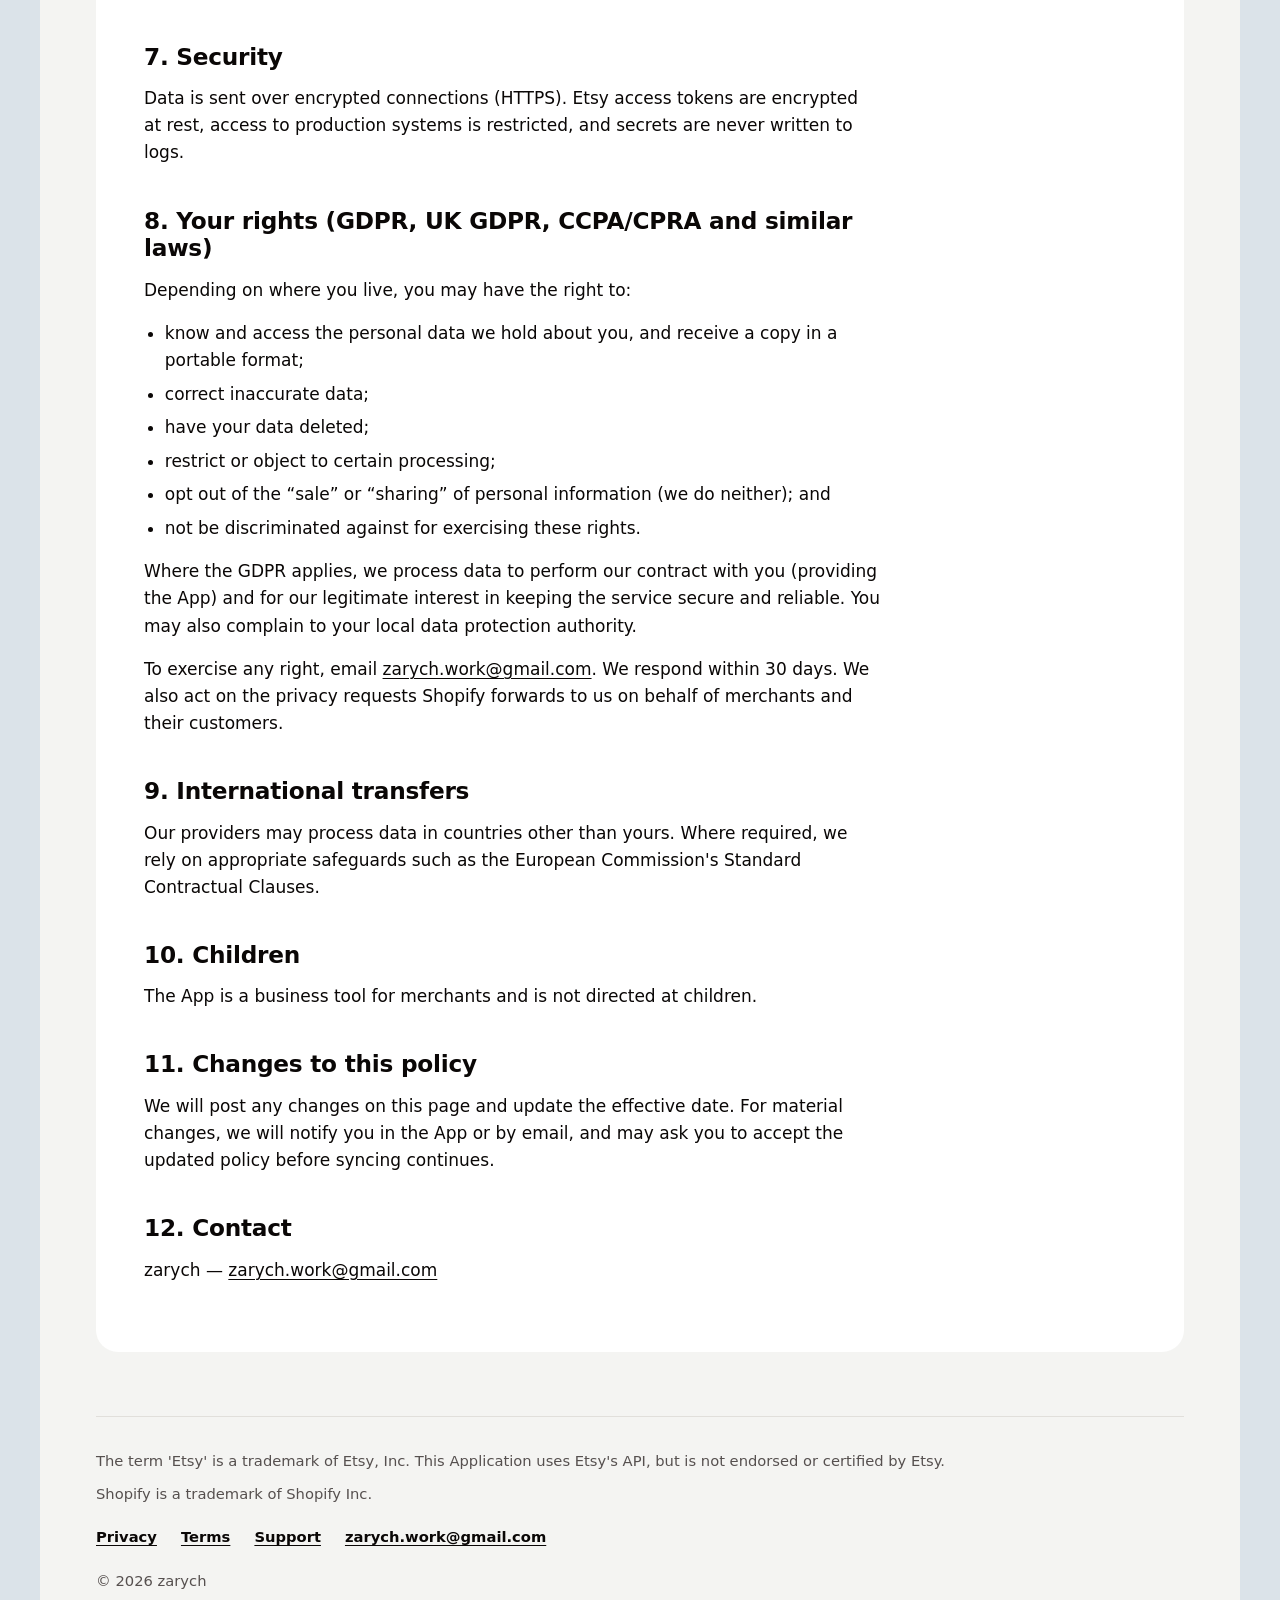
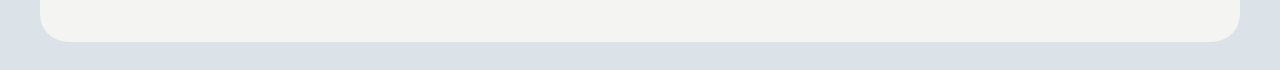
==== commit db070011: "Update plans (Free 3 / Starter 100 / Growth 500 / Pro 3,000 SKUs) and the optional sold-out deactiva" ====
--- a/privacy/index.html
+++ b/privacy/index.html
@@ -53,7 +53,7 @@
     <section class="page-title">
       <div class="container">
         <h1 class="display">Privacy<em>Policy</em></h1>
-        <p class="meta">Effective date: 26 October 2026</p>
+        <p class="meta">Effective date: 31 October 2026</p>
       </div>
     </section>
     <div class="prose-wrap">
@@ -106,7 +106,7 @@
         <li>enforce your plan's limits; and</li>
         <li>answer your support requests and send essential service notices.</li>
       </ul>
-      <p>The App writes only stock quantities. It never changes prices, titles, photos, descriptions, SKUs or variations, and never deletes listings.</p>
+      <p>The App writes only stock quantities. It never changes prices, titles, photos, descriptions, SKUs or variations, and never deletes listings. If you leave the sold-out setting on, it can also deactivate an Etsy listing that is out of stock in every variation and reactivate it when stock returns.</p>
       <p>If we offer optional AI-assisted product-matching suggestions, they will be off by default and used only if you turn them on. Only product titles and variant names would be sent, to a provider that is contractually barred from using them for training.</p>
 
       <h2>4. No selling, no sharing, no AI training</h2>
